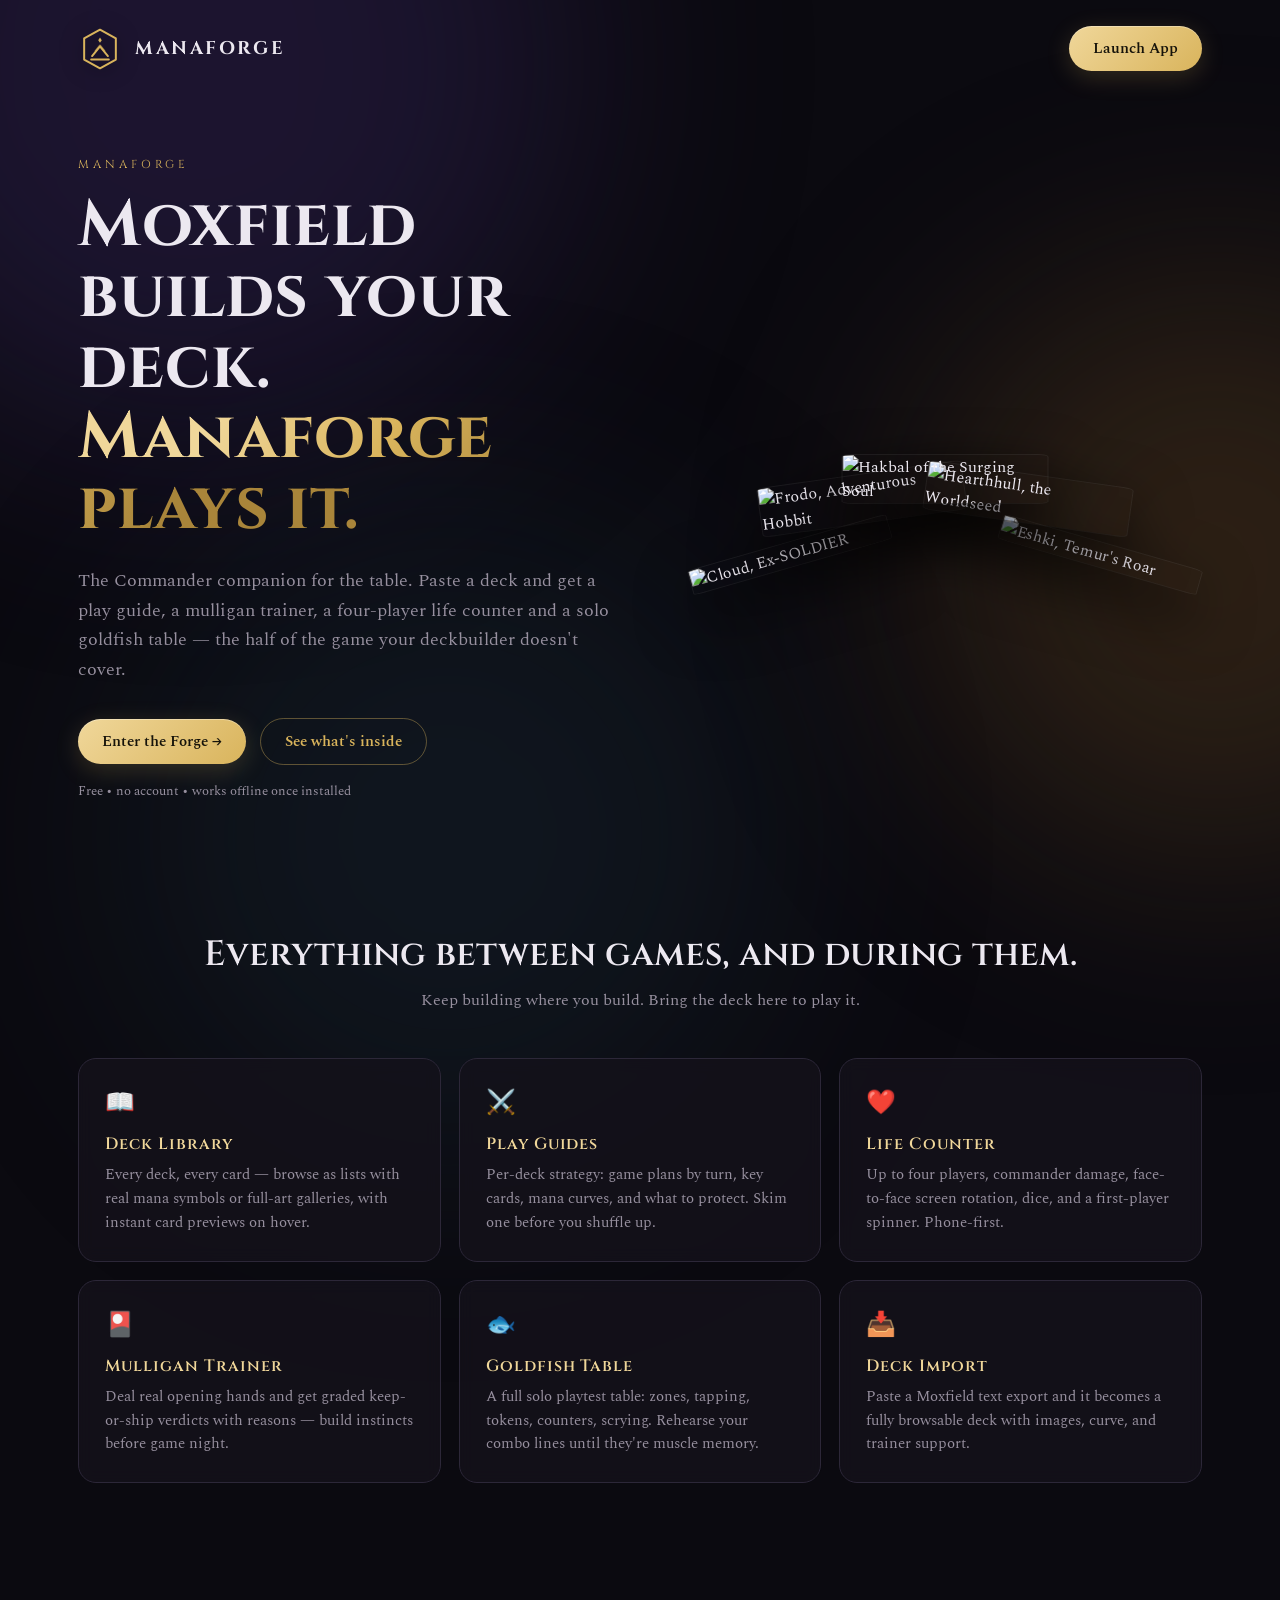
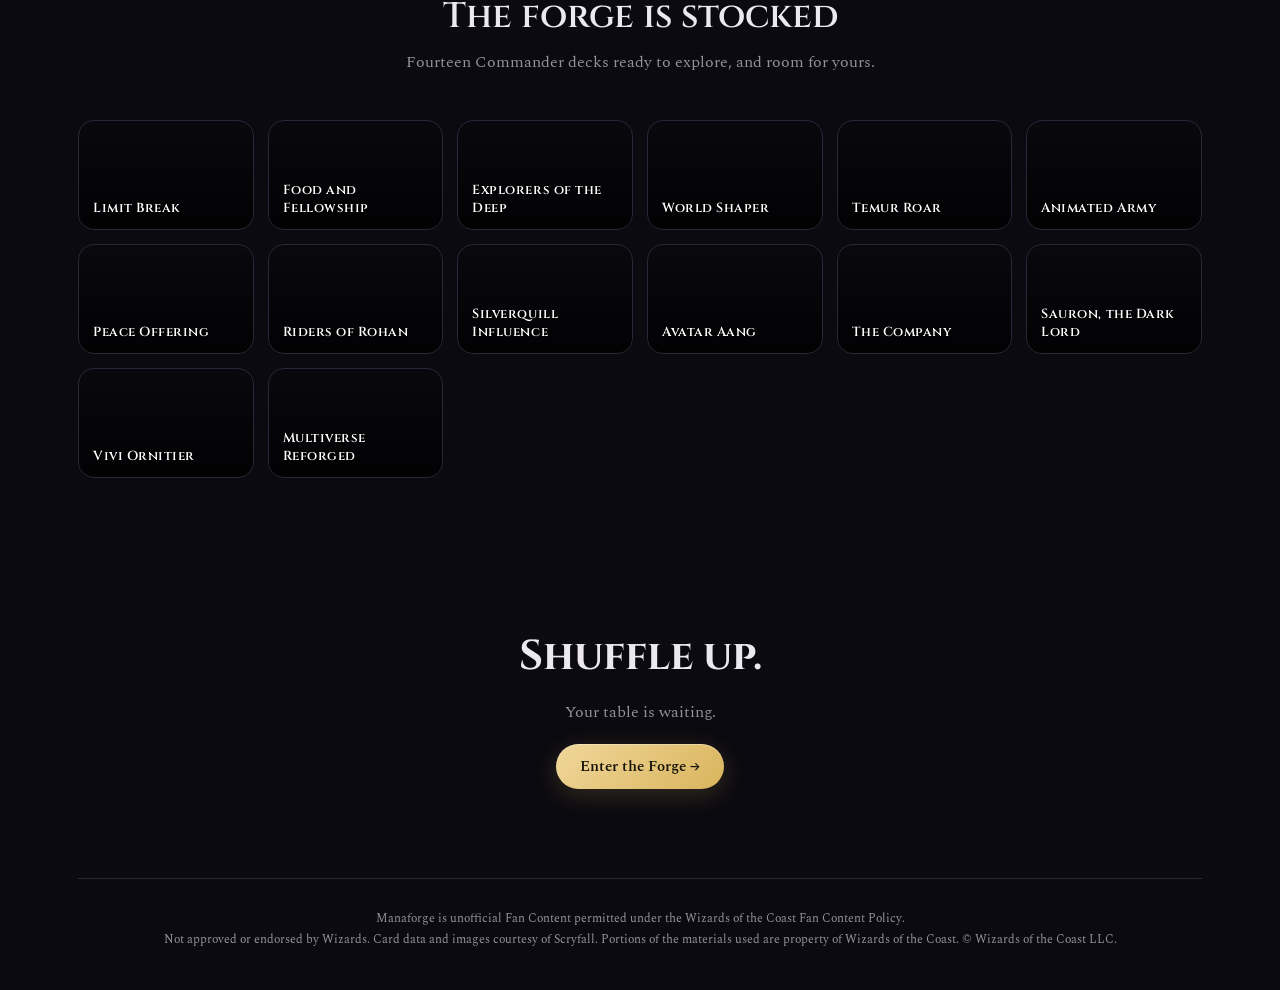
==== index.html @ 96ded492 "Add Multiverse Reforged (Jace, Multiverse Architect), upgraded with 15 binder cards, with play guide" ====
<!DOCTYPE html>
<html lang="en">
<head>
<meta charset="utf-8">
<meta name="viewport" content="width=device-width, initial-scale=1">
<title>Manaforge — a free MTG Commander companion for the table</title>
<meta name="description" content="A free Magic: The Gathering Commander companion for the table — play guides, a mulligan trainer, a life counter and a solo goldfish table. No account.">
<meta name="theme-color" content="#0b0a10">
<meta property="og:type" content="website">
<meta property="og:site_name" content="Manaforge">
<meta property="og:url" content="https://fraseraphael.github.io/mtg-companion/">
<meta property="og:title" content="Manaforge — Moxfield builds your deck. Manaforge plays it.">
<meta property="og:description" content="A free Commander companion for the table: play guides, a mulligan trainer, a multiplayer life counter and a solo goldfish table. Paste a Moxfield export and go. No account.">
<meta property="og:image" content="https://fraseraphael.github.io/mtg-companion/og-manaforge.png">
<meta property="og:image:width" content="1200">
<meta property="og:image:height" content="630">
<meta property="og:image:alt" content="Manaforge's goldfish table and mulligan trainer on a phone">
<meta name="twitter:card" content="summary_large_image">
<meta name="twitter:title" content="Manaforge — Moxfield builds your deck. Manaforge plays it.">
<meta name="twitter:description" content="A free Commander companion for the table: play guides, a mulligan trainer, a life counter and a solo goldfish table. Paste a Moxfield export and go.">
<meta name="twitter:image" content="https://fraseraphael.github.io/mtg-companion/og-manaforge.png">
<link rel="canonical" href="https://fraseraphael.github.io/mtg-companion/">
<link rel="icon" href="icon-192.png">
<link rel="preconnect" href="https://fonts.googleapis.com">
<link rel="preconnect" href="https://fonts.gstatic.com" crossorigin>
<link href="https://fonts.googleapis.com/css2?family=Cinzel:wght@500;600;700&family=Spectral:ital,wght@0,400;0,500;0,600;1,400&display=swap" rel="stylesheet">
<style>
  :root {
    --ink: #0b0a10; --gold: #d9b45c; --gold2: #f0d79a; --text: #ece8f0; --muted: #97909f;
    --panel: #14121bcc; --border: #2c2738;
    --display: 'Cinzel', Georgia, serif; --body: 'Spectral', Georgia, serif;
  }
  * { box-sizing: border-box; margin: 0; padding: 0; }
  html { scroll-behavior: smooth; }
  body {
    background: var(--ink); color: var(--text); font-family: var(--body); overflow-x: hidden;
  }
  .glow { position: fixed; border-radius: 50%; filter: blur(120px); opacity: 0.35; pointer-events: none; z-index: 0; }
  .glow.g1 { width: 60vw; height: 60vw; background: #3d2a6b; top: -25vw; left: -15vw; }
  .glow.g2 { width: 46vw; height: 46vw; background: #6b4a1f; top: 30vh; right: -18vw; }
  .glow.g3 { width: 50vw; height: 50vw; background: #1f3b4a; bottom: -20vw; left: 10vw; opacity: 0.25; }
  .wrap { position: relative; z-index: 1; max-width: 1180px; margin: 0 auto; padding: 0 28px; }
  /* nav */
  nav { display: flex; align-items: center; justify-content: space-between; padding: 26px 0; }
  .nb { display: flex; align-items: center; gap: 13px; text-decoration: none; }
  .nb svg { filter: drop-shadow(0 2px 10px #0009); }
  .nb .t { font-family: var(--display); font-weight: 700; letter-spacing: 0.14em; font-size: 1.15rem; color: var(--text); text-transform: uppercase; }
  .cta {
    font-family: var(--body); font-weight: 600; font-size: 0.95rem; text-decoration: none;
    color: #16130a; background: linear-gradient(135deg, var(--gold2), var(--gold));
    padding: 11px 24px; border-radius: 999px; box-shadow: 0 6px 24px #d9b45c33, inset 0 1px 0 #fff5;
    transition: transform 0.15s, box-shadow 0.15s;
  }
  .cta:hover { transform: translateY(-2px); box-shadow: 0 10px 32px #d9b45c55, inset 0 1px 0 #fff5; }
  .cta.ghost { background: none; color: var(--gold); border: 1px solid #d9b45c66; box-shadow: none; }
  .cta.ghost:hover { border-color: var(--gold); }
  /* hero */
  .hero { display: grid; grid-template-columns: 1.05fr 0.95fr; gap: 40px; align-items: center; padding: 60px 0 90px; min-height: 78vh; }
  .kicker { font-family: var(--display); letter-spacing: 0.34em; text-transform: uppercase; font-size: 0.72rem; color: var(--gold); margin-bottom: 18px; }
  h1 { font-family: var(--display); font-weight: 700; font-size: clamp(2.4rem, 5.2vw, 4.1rem); line-height: 1.08; letter-spacing: 0.01em; }
  h1 .shine { background: linear-gradient(115deg, var(--gold2) 20%, var(--gold) 45%, #a9853a 70%); -webkit-background-clip: text; background-clip: text; color: transparent; }
  .sub { color: var(--muted); font-size: 1.12rem; line-height: 1.65; margin: 22px 0 34px; max-width: 34rem; }
  .heroctas { display: flex; gap: 14px; flex-wrap: wrap; align-items: center; }
  .tiny { color: var(--muted); font-size: 0.8rem; margin-top: 16px; }
  /* card fan */
  .fanwrap { position: relative; height: 480px; }
  .fanwrap .fc {
    position: absolute; left: 50%; top: 50%; width: 205px; border-radius: 4.7%/3.6%;
    box-shadow: 0 24px 60px #000b, 0 0 0 1px #ffffff14;
    transform: translate(-50%, -50%) rotate(var(--r)) translateX(var(--x)) translateY(var(--y));
    transition: transform 0.35s cubic-bezier(.2,.9,.3,1.2);
  }
  .fanwrap .fc:hover { transform: translate(-50%, -50%) rotate(0deg) translateX(var(--x)) translateY(calc(var(--y) - 26px)) scale(1.07); z-index: 9 !important; }
  /* sections */
  section { padding: 40px 0 70px; }
  .sechead { text-align: center; margin-bottom: 46px; }
  .sechead h2 { font-family: var(--display); font-weight: 600; font-size: clamp(1.6rem, 3vw, 2.2rem); }
  .sechead p { color: var(--muted); margin-top: 10px; font-size: 1rem; }
  .features { display: grid; grid-template-columns: repeat(auto-fit, minmax(300px, 1fr)); gap: 18px; }
  .feat {
    background: var(--panel); border: 1px solid var(--border); border-radius: 18px; padding: 26px;
    backdrop-filter: blur(8px); transition: transform 0.18s, border-color 0.18s;
  }
  .feat:hover { transform: translateY(-4px); border-color: #d9b45c55; }
  .feat .fi { font-size: 1.5rem; margin-bottom: 12px; display: block; }
  .feat h3 { font-family: var(--display); font-weight: 600; font-size: 1.02rem; letter-spacing: 0.06em; margin-bottom: 8px; color: var(--gold2); }
  .feat p { color: var(--muted); font-size: 0.93rem; line-height: 1.6; }
  /* deck strip */
  .decks { display: grid; grid-template-columns: repeat(auto-fit, minmax(170px, 1fr)); gap: 14px; }
  .dk {
    position: relative; border-radius: 16px; overflow: hidden; height: 110px; border: 1px solid var(--border);
    background-size: cover; background-position: center 25%; text-decoration: none; display: block;
    transition: transform 0.18s;
  }
  .dk:hover { transform: translateY(-4px) scale(1.02); }
  .dk span {
    position: absolute; inset: 0; display: flex; align-items: flex-end; padding: 12px 14px;
    background: linear-gradient(180deg, #0002, #000c); color: #fff; font-family: var(--display);
    font-size: 0.82rem; font-weight: 600; letter-spacing: 0.04em; text-shadow: 0 1px 5px #000;
  }
  /* final cta */
  .finale { text-align: center; padding: 80px 0 100px; }
  .finale h2 { font-family: var(--display); font-size: clamp(1.8rem, 3.6vw, 2.6rem); font-weight: 700; margin-bottom: 16px; }
  .finale p { color: var(--muted); margin-bottom: 30px; }
  footer { border-top: 1px solid var(--border); padding: 30px 0 40px; color: var(--muted); font-size: 0.76rem; text-align: center; line-height: 1.7; }
  .reveal { opacity: 0; transform: translateY(26px); transition: opacity 0.6s ease, transform 0.6s ease; }
  .reveal.in { opacity: 1; transform: none; }
  @media (max-width: 900px) {
    .hero { grid-template-columns: 1fr; padding: 24px 0 60px; min-height: 0; text-align: center; }
    .sub { margin-left: auto; margin-right: auto; }
    .heroctas { justify-content: center; }
    .fanwrap { height: 360px; margin-top: 10px; }
    .fanwrap .fc { width: 150px; }
  }
</style>
</head>
<body>
<div class="glow g1"></div><div class="glow g2"></div><div class="glow g3"></div>
<div class="wrap">
  <nav>
    <a class="nb" href="index.html">
      <svg viewBox="0 0 100 100" width="44" height="44" fill="none" stroke="#d9b45c" stroke-width="4.5" stroke-linecap="round" stroke-linejoin="round">
        <path d="M50 6 L86 26 L86 74 L50 94 L14 74 L14 26 Z"/>
        <path d="M32 66 L50 44 L68 66"/>
        <path d="M40 54 L50 42 L60 54" opacity="0.55"/>
        <path d="M50 24 L54 30 L50 36 L46 30 Z" fill="#d9b45c" stroke="none"/>
        <path d="M30 74 L70 74"/>
      </svg>
      <span class="t">Manaforge</span>
    </a>
    <a class="cta" href="app.html">Launch App</a>
  </nav>

  <div class="hero">
    <div>
      <div class="kicker">Manaforge</div>
      <h1>Moxfield builds your deck.<br><span class="shine">Manaforge plays&nbsp;it.</span></h1>
      <p class="sub">The Commander companion for the table. Paste a deck and get a play guide, a mulligan trainer,
        a four-player life counter and a solo goldfish table — the half of the game your deckbuilder doesn't cover.</p>
      <div class="heroctas">
        <a class="cta" href="app.html">Enter the Forge &rarr;</a>
        <a class="cta ghost" href="#features">See what's inside</a>
      </div>
      <div class="tiny">Free &bull; no account &bull; works offline once installed</div>
    </div>
    <div class="fanwrap" id="fan"><img class="fc" src="https://cards.scryfall.io/normal/front/0/7/07b4e4f8-6a31-4533-be51-668ce3ddc84f.jpg?1783906375" alt="Cloud, Ex-SOLDIER" style="--r:-16deg;--x:-170px;--y:30px;z-index:1">
<img class="fc" src="https://cards.scryfall.io/normal/front/3/2/328df403-7428-4b17-bdd1-9759fc0f32d8.jpg?1783916041" alt="Frodo, Adventurous Hobbit" style="--r:-8deg;--x:-85px;--y:8px;z-index:2">
<img class="fc" src="https://cards.scryfall.io/normal/front/e/7/e738e675-4fd1-4bc3-97f5-71d0e2fc3f2e.jpg?1783913937" alt="Hakbal of the Surging Soul" style="--r:0deg;--x:0px;--y:0px;z-index:3">
<img class="fc" src="https://cards.scryfall.io/normal/front/6/b/6b913e79-a9f6-44d4-bb37-c4f6f66b8151.jpg?1783906067" alt="Hearthhull, the Worldseed" style="--r:8deg;--x:85px;--y:8px;z-index:2">
<img class="fc" src="https://cards.scryfall.io/normal/front/f/f/ff9aa863-8773-452d-946c-ae334c632e11.jpg?1790528795" alt="Eshki, Temur's Roar" style="--r:16deg;--x:170px;--y:30px;z-index:1">
</div>
  </div>

  <section id="features">
    <div class="sechead reveal">
      <h2>Everything between games, and during them.</h2>
      <p>Keep building where you build. Bring the deck here to play it.</p>
    </div>
    <div class="features">
      <div class="feat reveal"><span class="fi">&#128214;</span><h3>Deck Library</h3><p>Every deck, every card — browse as lists with real mana symbols or full-art galleries, with instant card previews on hover.</p></div>
      <div class="feat reveal"><span class="fi">&#9876;&#65039;</span><h3>Play Guides</h3><p>Per-deck strategy: game plans by turn, key cards, mana curves, and what to protect. Skim one before you shuffle up.</p></div>
      <div class="feat reveal"><span class="fi">&#10084;&#65039;</span><h3>Life Counter</h3><p>Up to four players, commander damage, face-to-face screen rotation, dice, and a first-player spinner. Phone-first.</p></div>
      <div class="feat reveal"><span class="fi">&#127924;</span><h3>Mulligan Trainer</h3><p>Deal real opening hands and get graded keep-or-ship verdicts with reasons — build instincts before game night.</p></div>
      <div class="feat reveal"><span class="fi">&#128031;</span><h3>Goldfish Table</h3><p>A full solo playtest table: zones, tapping, tokens, counters, scrying. Rehearse your combo lines until they're muscle memory.</p></div>
      <div class="feat reveal"><span class="fi">&#128229;</span><h3>Deck Import</h3><p>Paste a Moxfield text export and it becomes a fully browsable deck with images, curve, and trainer support.</p></div>
    </div>
  </section>

  <section>
    <div class="sechead reveal">
      <h2>The forge is stocked</h2>
      <p>Fourteen Commander decks ready to explore, and room for yours.</p>
    </div>
    <div class="decks reveal"><a class="dk" href="app.html#/deck/limit-break" style="background-image:url('https://cards.scryfall.io/art_crop/front/0/7/07b4e4f8-6a31-4533-be51-668ce3ddc84f.jpg?1783906375')"><span>Limit Break</span></a>
<a class="dk" href="app.html#/deck/food-and-fellowship" style="background-image:url('https://cards.scryfall.io/art_crop/front/3/2/328df403-7428-4b17-bdd1-9759fc0f32d8.jpg?1783916041')"><span>Food and Fellowship</span></a>
<a class="dk" href="app.html#/deck/explorers-of-the-deep" style="background-image:url('https://cards.scryfall.io/art_crop/front/e/7/e738e675-4fd1-4bc3-97f5-71d0e2fc3f2e.jpg?1783913937')"><span>Explorers of the Deep</span></a>
<a class="dk" href="app.html#/deck/world-shaper" style="background-image:url('https://cards.scryfall.io/art_crop/front/6/b/6b913e79-a9f6-44d4-bb37-c4f6f66b8151.jpg?1783906067')"><span>World Shaper</span></a>
<a class="dk" href="app.html#/deck/temur-roar" style="background-image:url('https://cards.scryfall.io/art_crop/front/f/f/ff9aa863-8773-452d-946c-ae334c632e11.jpg?1790528795')"><span>Temur Roar</span></a>
<a class="dk" href="app.html#/deck/animated-army" style="background-image:url('https://cards.scryfall.io/art_crop/front/3/1/31e4b7a1-b377-49d2-a92e-4bcb0db35f16.jpg?1783910738')"><span>Animated Army</span></a>
<a class="dk" href="app.html#/deck/peace-offering" style="background-image:url('https://cards.scryfall.io/art_crop/front/4/2/42bbedc1-6b83-46b4-8b3b-a4e05ce77d87.jpg?1783910739')"><span>Peace Offering</span></a>
<a class="dk" href="app.html#/deck/riders-of-rohan" style="background-image:url('https://cards.scryfall.io/art_crop/front/d/d/dd4a00ff-2206-4e12-a0ab-61ed82c9e6c5.jpg?1783916039')"><span>Riders of Rohan</span></a>
<a class="dk" href="app.html#/deck/silverquill-influence" style="background-image:url('https://cards.scryfall.io/art_crop/front/7/6/76b6c35a-bb92-4ad3-8f85-88b9bafc6266.jpg?1783903867')"><span>Silverquill Influence</span></a>
<a class="dk" href="app.html#/deck/avatar-aang" style="background-image:url('https://cards.scryfall.io/art_crop/front/2/5/257928ba-27ae-4a11-ae41-76dfcd626ed4.jpg?1783904902')"><span>Avatar Aang</span></a>
<a class="dk" href="app.html#/deck/the-company" style="background-image:url('https://cards.scryfall.io/art_crop/front/c/7/c7e18609-d1ed-4829-be11-f2ce2cfcbc49.jpg?1784377040')"><span>The Company</span></a>
<a class="dk" href="app.html#/deck/sauron-dark-lord" style="background-image:url('https://cards.scryfall.io/art_crop/front/0/3/034e0929-b2c7-4b5f-94f2-8eaf4fb1a2a1.jpg?1783916249')"><span>Sauron, the Dark Lord</span></a>
<a class="dk" href="app.html#/deck/vivi-ornitier" style="background-image:url('https://cards.scryfall.io/art_crop/front/e/c/ecc1027a-8c07-44a0-bdde-fa2844cff694.jpg?1783906561')"><span>Vivi Ornitier</span></a>
<a class="dk" href="app.html#/deck/multiverse-reforged" style="background-image:url('https://cards.scryfall.io/art_crop/front/5/5/55cd03d9-2535-4cf3-a8b2-1418e1190f4a.jpg?1789644316')"><span>Multiverse Reforged</span></a>
</div>
  </section>

  <div class="finale reveal">
    <h2>Shuffle up.</h2>
    <p>Your table is waiting.</p>
    <a class="cta" href="app.html">Enter the Forge &rarr;</a>
  </div>

  <footer>
    Manaforge is unofficial Fan Content permitted under the Wizards of the Coast Fan Content Policy.<br>
    Not approved or endorsed by Wizards. Card data and images courtesy of Scryfall. Portions of the materials used are property of Wizards of the Coast. &copy; Wizards of the Coast LLC.
  </footer>
</div>
<script>
  const obs = new IntersectionObserver(es => es.forEach(e => { if (e.isIntersecting) { e.target.classList.add('in'); obs.unobserve(e.target); } }), { threshold: 0.12 });
  document.querySelectorAll('.reveal').forEach(el => obs.observe(el));
</script>
</body>
</html>
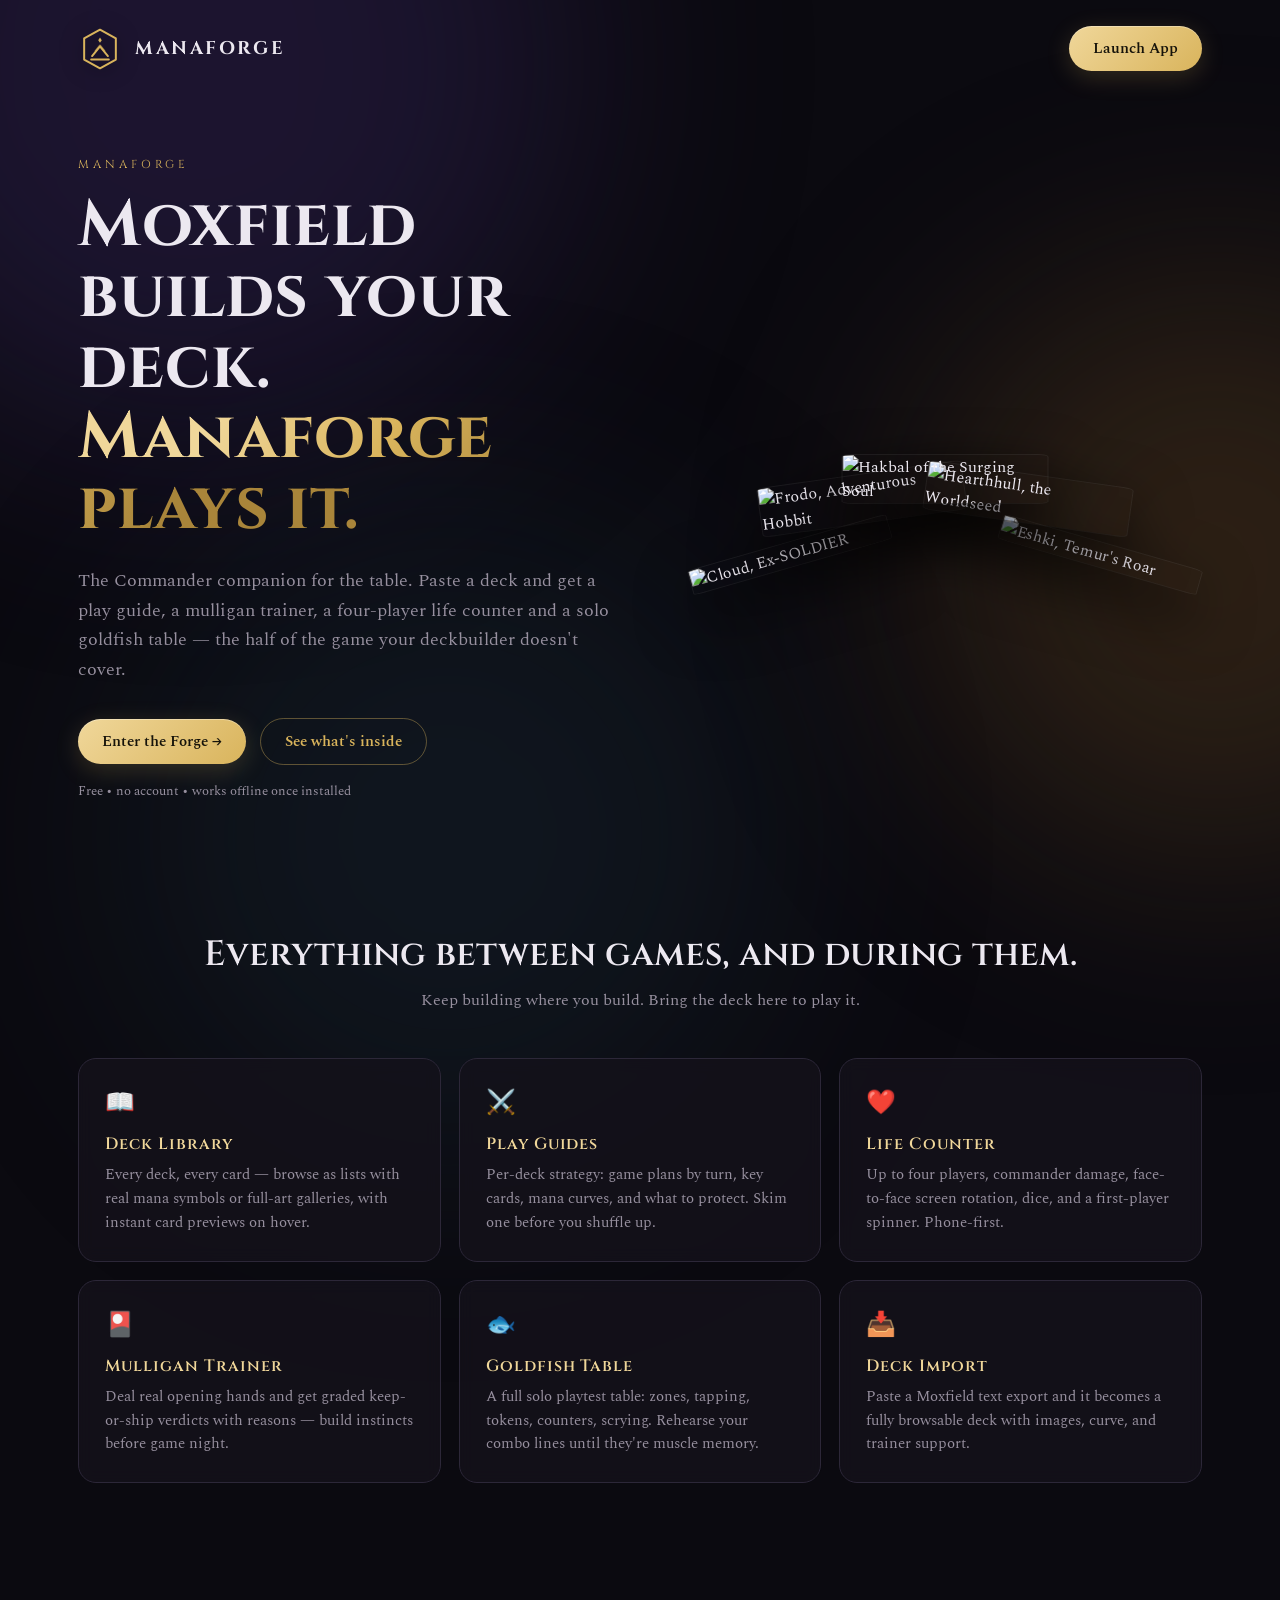
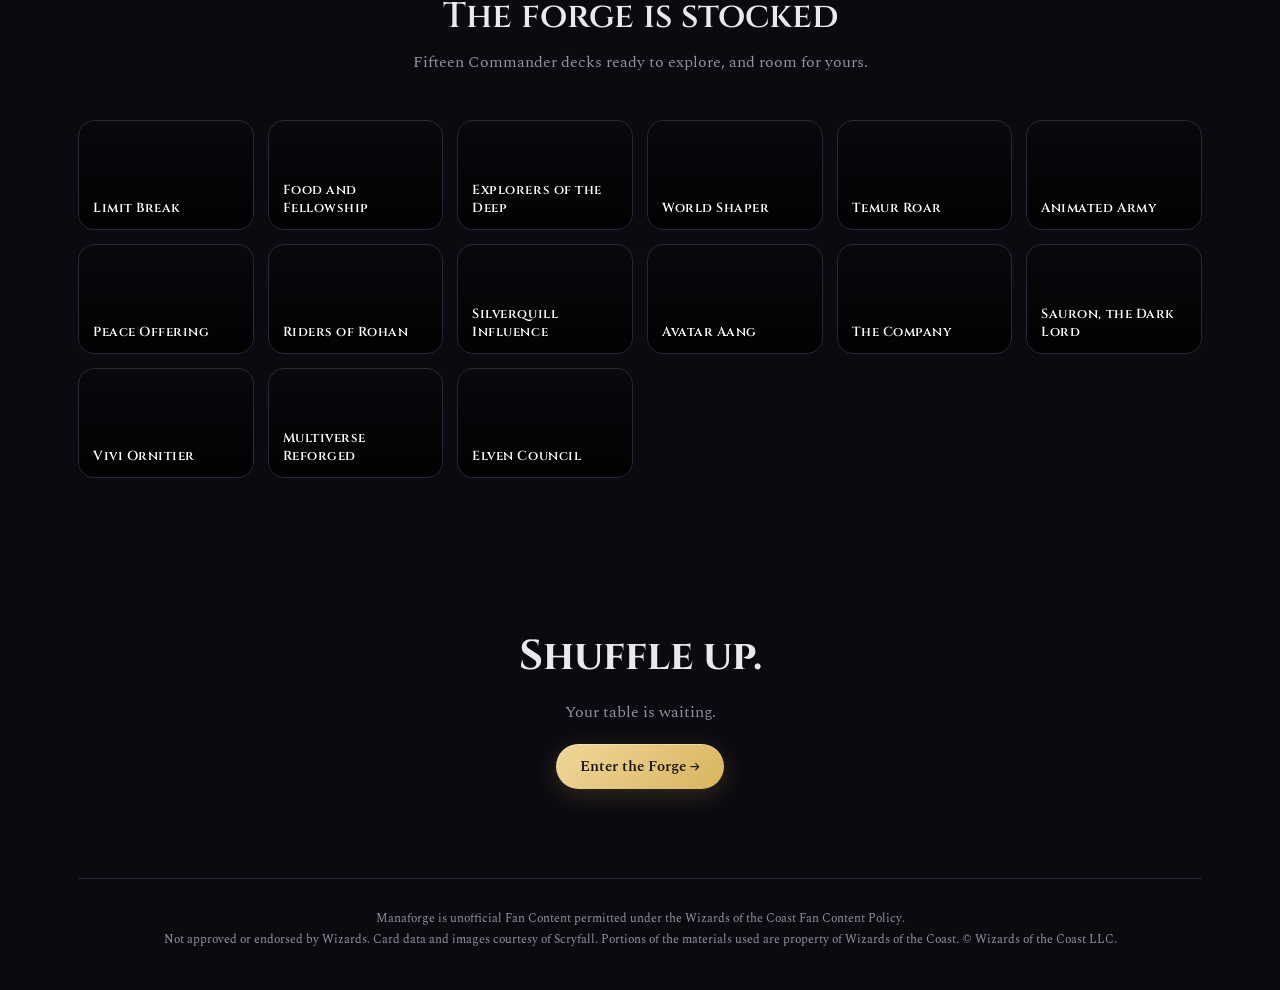
==== commit 2114b819: "Add Elven Council (Galadriel, Elven-Queen), upgraded with 9 binder cards, with play guide Co-Authore" ====
--- a/index.html
+++ b/index.html
@@ -169,7 +169,7 @@
   <section>
     <div class="sechead reveal">
       <h2>The forge is stocked</h2>
-      <p>Fourteen Commander decks ready to explore, and room for yours.</p>
+      <p>Fifteen Commander decks ready to explore, and room for yours.</p>
     </div>
     <div class="decks reveal"><a class="dk" href="app.html#/deck/limit-break" style="background-image:url('https://cards.scryfall.io/art_crop/front/0/7/07b4e4f8-6a31-4533-be51-668ce3ddc84f.jpg?1783906375')"><span>Limit Break</span></a>
 <a class="dk" href="app.html#/deck/food-and-fellowship" style="background-image:url('https://cards.scryfall.io/art_crop/front/3/2/328df403-7428-4b17-bdd1-9759fc0f32d8.jpg?1783916041')"><span>Food and Fellowship</span></a>
@@ -185,6 +185,7 @@
 <a class="dk" href="app.html#/deck/sauron-dark-lord" style="background-image:url('https://cards.scryfall.io/art_crop/front/0/3/034e0929-b2c7-4b5f-94f2-8eaf4fb1a2a1.jpg?1783916249')"><span>Sauron, the Dark Lord</span></a>
 <a class="dk" href="app.html#/deck/vivi-ornitier" style="background-image:url('https://cards.scryfall.io/art_crop/front/e/c/ecc1027a-8c07-44a0-bdde-fa2844cff694.jpg?1783906561')"><span>Vivi Ornitier</span></a>
 <a class="dk" href="app.html#/deck/multiverse-reforged" style="background-image:url('https://cards.scryfall.io/art_crop/front/5/5/55cd03d9-2535-4cf3-a8b2-1418e1190f4a.jpg?1789644316')"><span>Multiverse Reforged</span></a>
+<a class="dk" href="app.html#/deck/elven-council" style="background-image:url('https://cards.scryfall.io/art_crop/front/8/f/8fa46d54-563d-4b5c-9c69-5ab37dd529b3.jpg?1783916039')"><span>Elven Council</span></a>
 </div>
   </section>
 
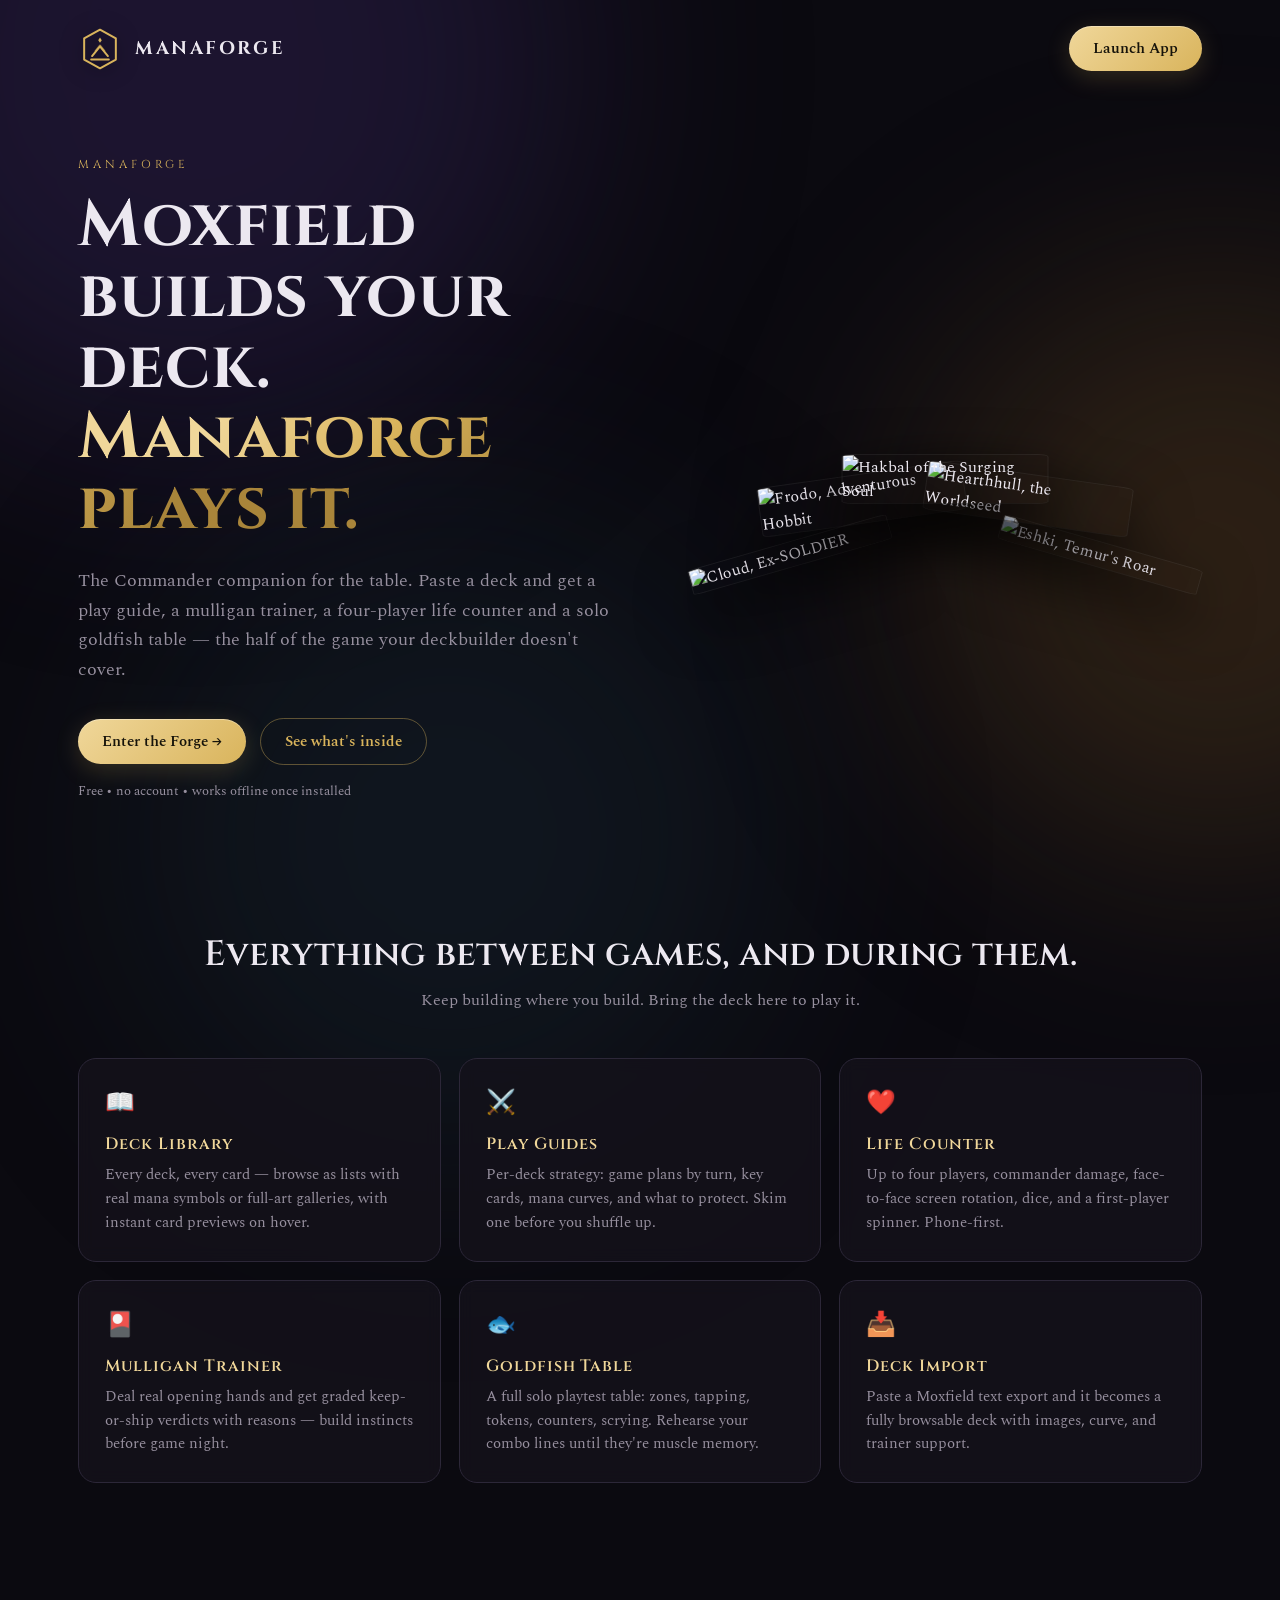
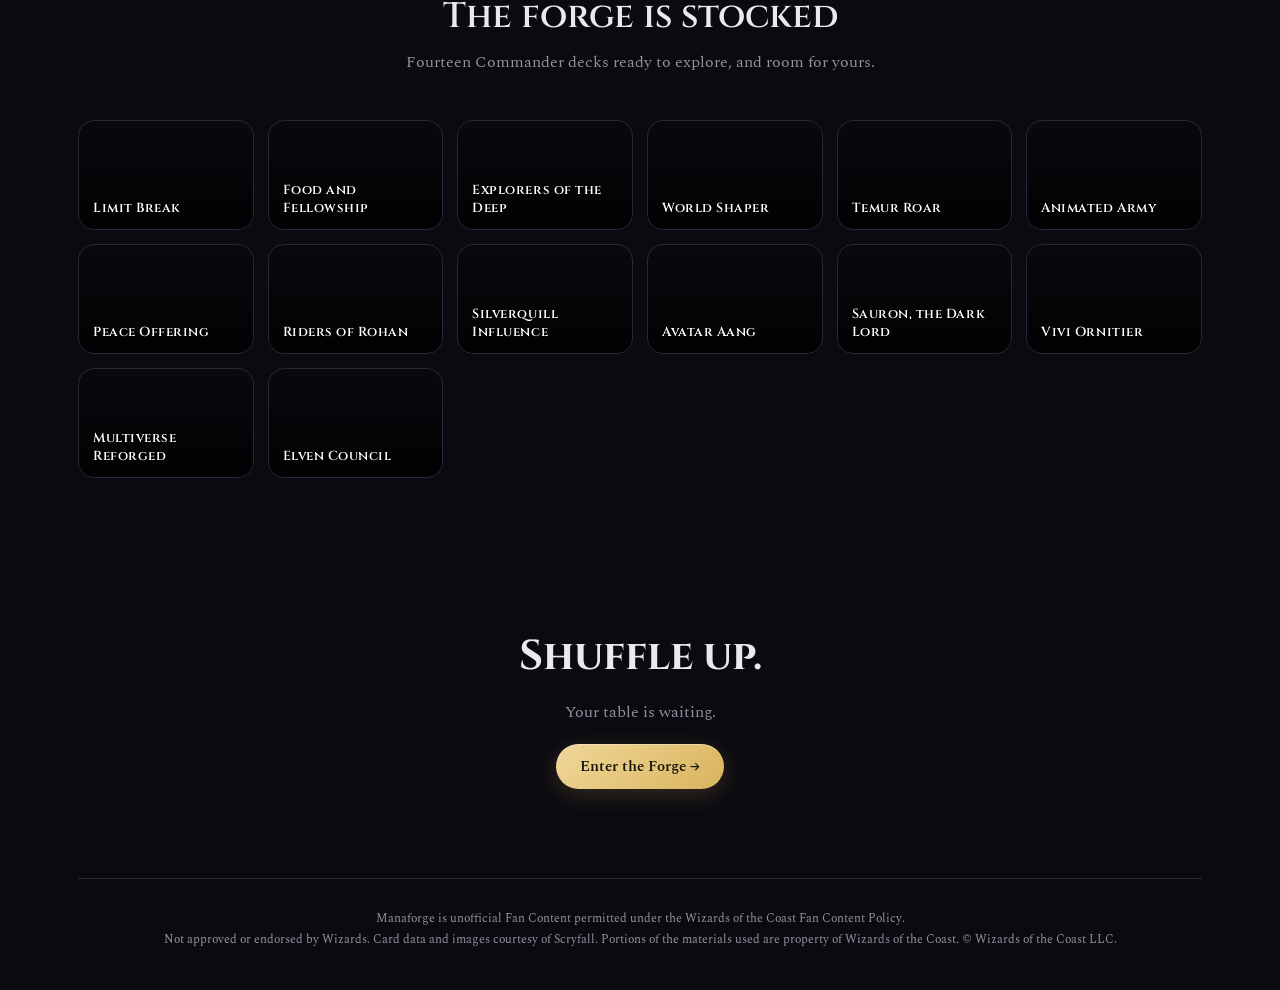
==== commit 73384652: "Remove The Company (torn down) Co-Authored-By: Claude Fable 5.1 <noreply@anthropic.com>" ====
--- a/index.html
+++ b/index.html
@@ -169,7 +169,7 @@
   <section>
     <div class="sechead reveal">
       <h2>The forge is stocked</h2>
-      <p>Fifteen Commander decks ready to explore, and room for yours.</p>
+      <p>Fourteen Commander decks ready to explore, and room for yours.</p>
     </div>
     <div class="decks reveal"><a class="dk" href="app.html#/deck/limit-break" style="background-image:url('https://cards.scryfall.io/art_crop/front/0/7/07b4e4f8-6a31-4533-be51-668ce3ddc84f.jpg?1783906375')"><span>Limit Break</span></a>
 <a class="dk" href="app.html#/deck/food-and-fellowship" style="background-image:url('https://cards.scryfall.io/art_crop/front/3/2/328df403-7428-4b17-bdd1-9759fc0f32d8.jpg?1783916041')"><span>Food and Fellowship</span></a>
@@ -181,7 +181,6 @@
 <a class="dk" href="app.html#/deck/riders-of-rohan" style="background-image:url('https://cards.scryfall.io/art_crop/front/d/d/dd4a00ff-2206-4e12-a0ab-61ed82c9e6c5.jpg?1783916039')"><span>Riders of Rohan</span></a>
 <a class="dk" href="app.html#/deck/silverquill-influence" style="background-image:url('https://cards.scryfall.io/art_crop/front/7/6/76b6c35a-bb92-4ad3-8f85-88b9bafc6266.jpg?1783903867')"><span>Silverquill Influence</span></a>
 <a class="dk" href="app.html#/deck/avatar-aang" style="background-image:url('https://cards.scryfall.io/art_crop/front/2/5/257928ba-27ae-4a11-ae41-76dfcd626ed4.jpg?1783904902')"><span>Avatar Aang</span></a>
-<a class="dk" href="app.html#/deck/the-company" style="background-image:url('https://cards.scryfall.io/art_crop/front/c/7/c7e18609-d1ed-4829-be11-f2ce2cfcbc49.jpg?1784377040')"><span>The Company</span></a>
 <a class="dk" href="app.html#/deck/sauron-dark-lord" style="background-image:url('https://cards.scryfall.io/art_crop/front/0/3/034e0929-b2c7-4b5f-94f2-8eaf4fb1a2a1.jpg?1783916249')"><span>Sauron, the Dark Lord</span></a>
 <a class="dk" href="app.html#/deck/vivi-ornitier" style="background-image:url('https://cards.scryfall.io/art_crop/front/e/c/ecc1027a-8c07-44a0-bdde-fa2844cff694.jpg?1783906561')"><span>Vivi Ornitier</span></a>
 <a class="dk" href="app.html#/deck/multiverse-reforged" style="background-image:url('https://cards.scryfall.io/art_crop/front/5/5/55cd03d9-2535-4cf3-a8b2-1418e1190f4a.jpg?1789644316')"><span>Multiverse Reforged</span></a>
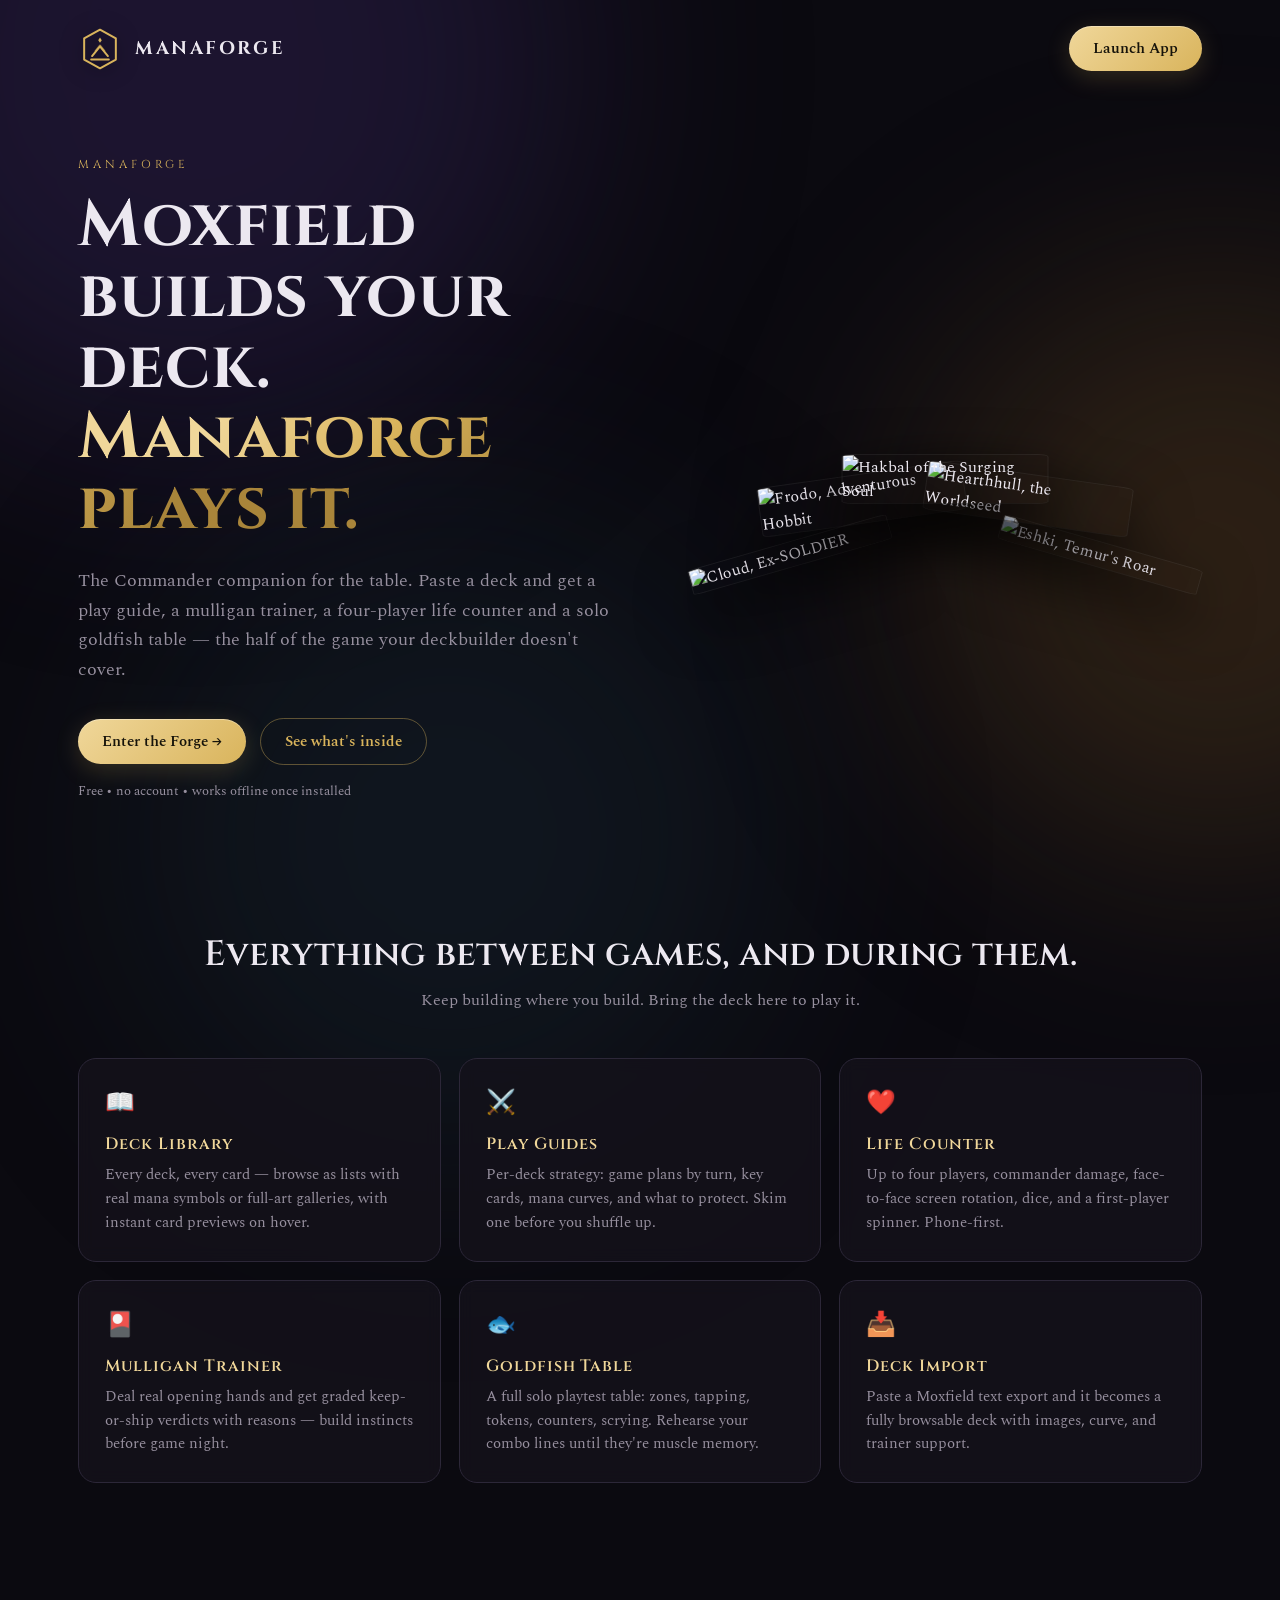
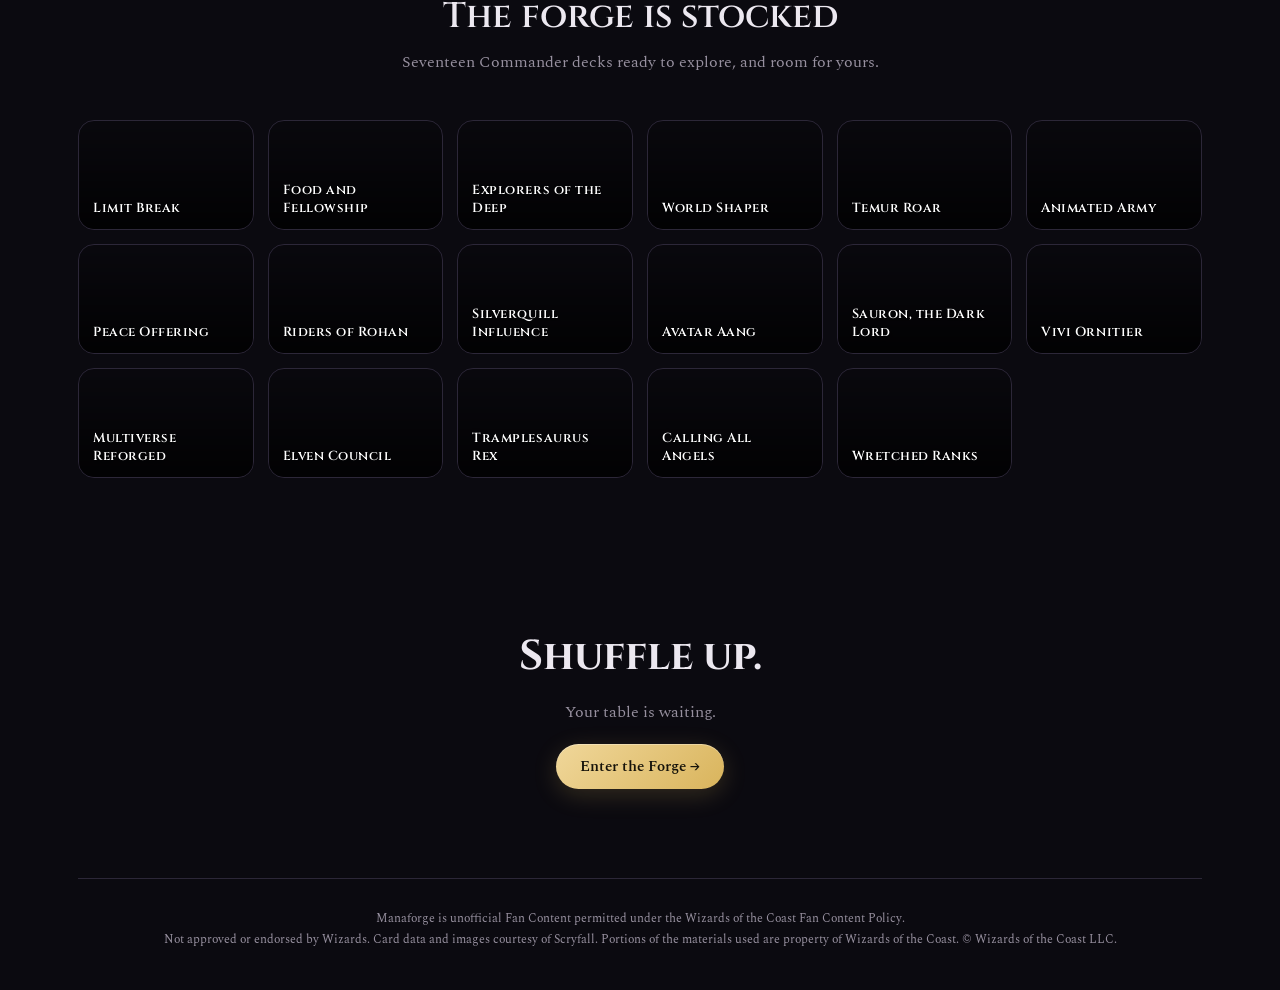
==== commit 664d5194: "Add the three Starter Commander decks: Tramplesaurus Rex, Calling All Angels, Wretched Ranks Co-Auth" ====
--- a/index.html
+++ b/index.html
@@ -169,7 +169,7 @@
   <section>
     <div class="sechead reveal">
       <h2>The forge is stocked</h2>
-      <p>Fourteen Commander decks ready to explore, and room for yours.</p>
+      <p>Seventeen Commander decks ready to explore, and room for yours.</p>
     </div>
     <div class="decks reveal"><a class="dk" href="app.html#/deck/limit-break" style="background-image:url('https://cards.scryfall.io/art_crop/front/0/7/07b4e4f8-6a31-4533-be51-668ce3ddc84f.jpg?1783906375')"><span>Limit Break</span></a>
 <a class="dk" href="app.html#/deck/food-and-fellowship" style="background-image:url('https://cards.scryfall.io/art_crop/front/3/2/328df403-7428-4b17-bdd1-9759fc0f32d8.jpg?1783916041')"><span>Food and Fellowship</span></a>
@@ -185,6 +185,9 @@
 <a class="dk" href="app.html#/deck/vivi-ornitier" style="background-image:url('https://cards.scryfall.io/art_crop/front/e/c/ecc1027a-8c07-44a0-bdde-fa2844cff694.jpg?1783906561')"><span>Vivi Ornitier</span></a>
 <a class="dk" href="app.html#/deck/multiverse-reforged" style="background-image:url('https://cards.scryfall.io/art_crop/front/5/5/55cd03d9-2535-4cf3-a8b2-1418e1190f4a.jpg?1789644316')"><span>Multiverse Reforged</span></a>
 <a class="dk" href="app.html#/deck/elven-council" style="background-image:url('https://cards.scryfall.io/art_crop/front/8/f/8fa46d54-563d-4b5c-9c69-5ab37dd529b3.jpg?1783916039')"><span>Elven Council</span></a>
+<a class="dk" href="app.html#/deck/tramplesaurus-rex" style="background-image:url('https://cards.scryfall.io/art_crop/front/6/a/6a9c39e4-a8cf-42dd-8d0e-45634b335546.jpg?1783909058')"><span>Tramplesaurus Rex</span></a>
+<a class="dk" href="app.html#/deck/calling-all-angels" style="background-image:url('https://cards.scryfall.io/art_crop/front/8/a/8ae6fc26-cfad-4da8-98d9-49c27c24d293.jpg?1783909085')"><span>Calling All Angels</span></a>
+<a class="dk" href="app.html#/deck/wretched-ranks" style="background-image:url('https://cards.scryfall.io/art_crop/front/4/4/44d7906e-8a89-4644-acb5-46fbe97ab39f.jpg?1783915675')"><span>Wretched Ranks</span></a>
 </div>
   </section>
 
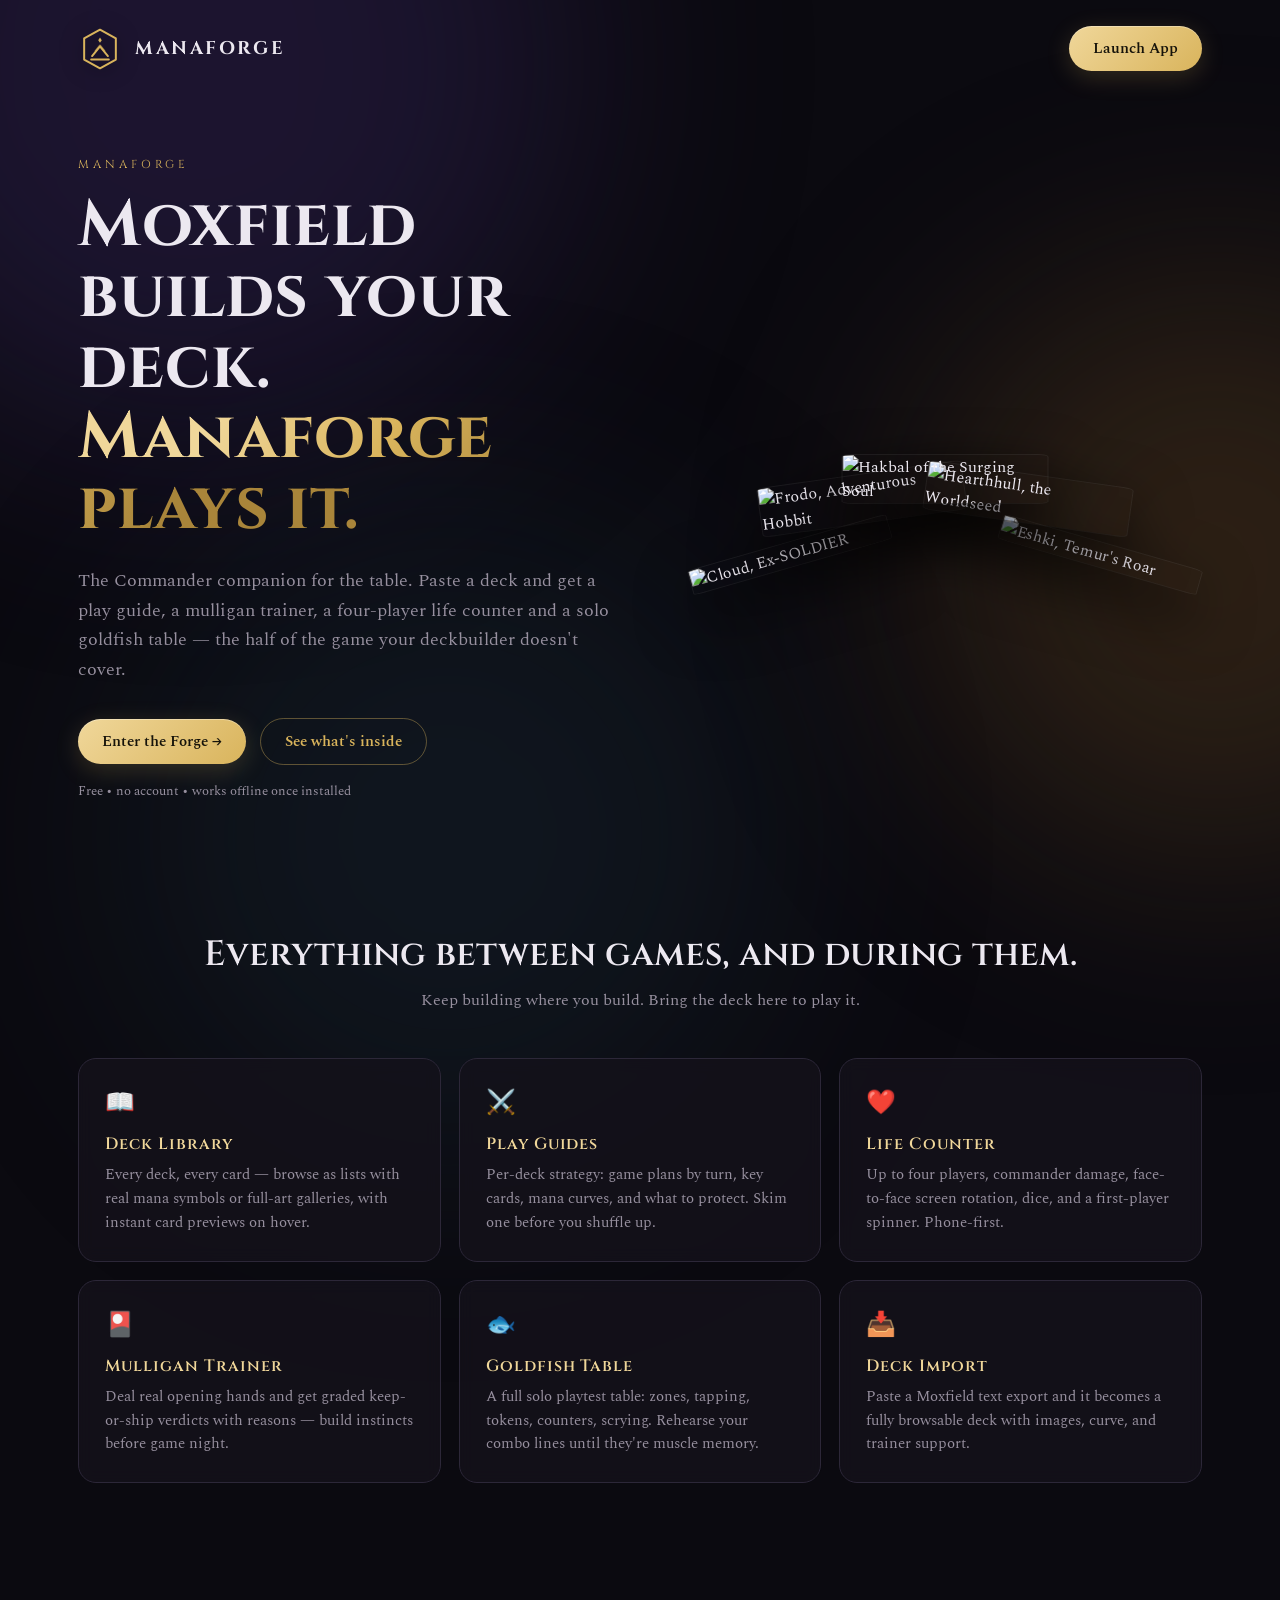
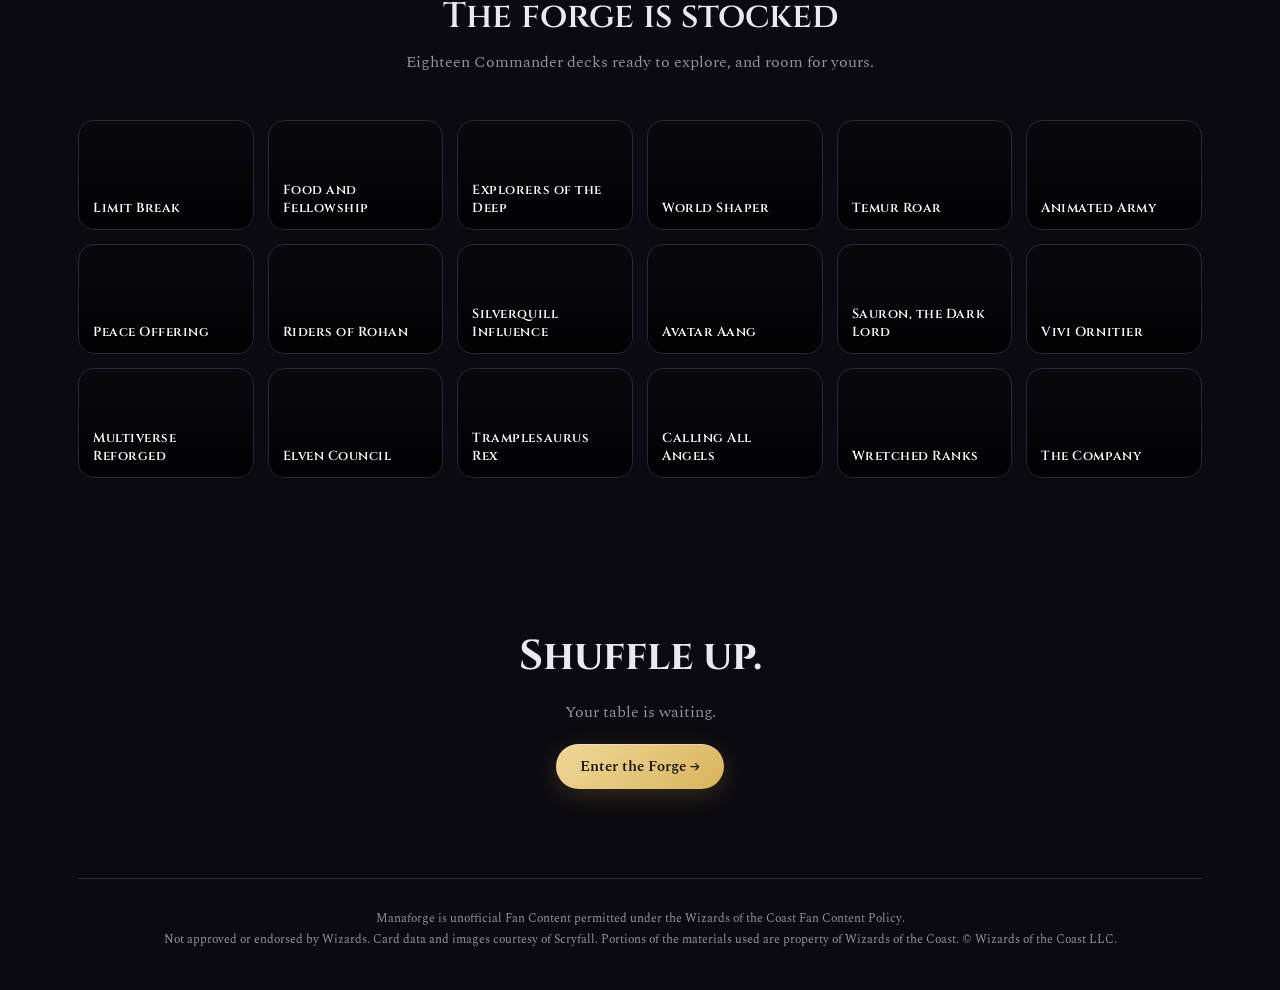
==== commit 6aacae65: "The Company rebuilt around Thorin, King of Durin's Folk; Goldfish token stacks + create-many sheet -" ====
--- a/index.html
+++ b/index.html
@@ -169,7 +169,7 @@
   <section>
     <div class="sechead reveal">
       <h2>The forge is stocked</h2>
-      <p>Seventeen Commander decks ready to explore, and room for yours.</p>
+      <p>Eighteen Commander decks ready to explore, and room for yours.</p>
     </div>
     <div class="decks reveal"><a class="dk" href="app.html#/deck/limit-break" style="background-image:url('https://cards.scryfall.io/art_crop/front/0/7/07b4e4f8-6a31-4533-be51-668ce3ddc84f.jpg?1783906375')"><span>Limit Break</span></a>
 <a class="dk" href="app.html#/deck/food-and-fellowship" style="background-image:url('https://cards.scryfall.io/art_crop/front/3/2/328df403-7428-4b17-bdd1-9759fc0f32d8.jpg?1783916041')"><span>Food and Fellowship</span></a>
@@ -188,6 +188,7 @@
 <a class="dk" href="app.html#/deck/tramplesaurus-rex" style="background-image:url('https://cards.scryfall.io/art_crop/front/6/a/6a9c39e4-a8cf-42dd-8d0e-45634b335546.jpg?1783909058')"><span>Tramplesaurus Rex</span></a>
 <a class="dk" href="app.html#/deck/calling-all-angels" style="background-image:url('https://cards.scryfall.io/art_crop/front/8/a/8ae6fc26-cfad-4da8-98d9-49c27c24d293.jpg?1783909085')"><span>Calling All Angels</span></a>
 <a class="dk" href="app.html#/deck/wretched-ranks" style="background-image:url('https://cards.scryfall.io/art_crop/front/4/4/44d7906e-8a89-4644-acb5-46fbe97ab39f.jpg?1783915675')"><span>Wretched Ranks</span></a>
+<a class="dk" href="app.html#/deck/the-company" style="background-image:url('https://cards.scryfall.io/art_crop/front/7/7/773813a8-723f-4c26-9e0a-a01b2faada98.jpg?1784377196')"><span>The Company</span></a>
 </div>
   </section>
 
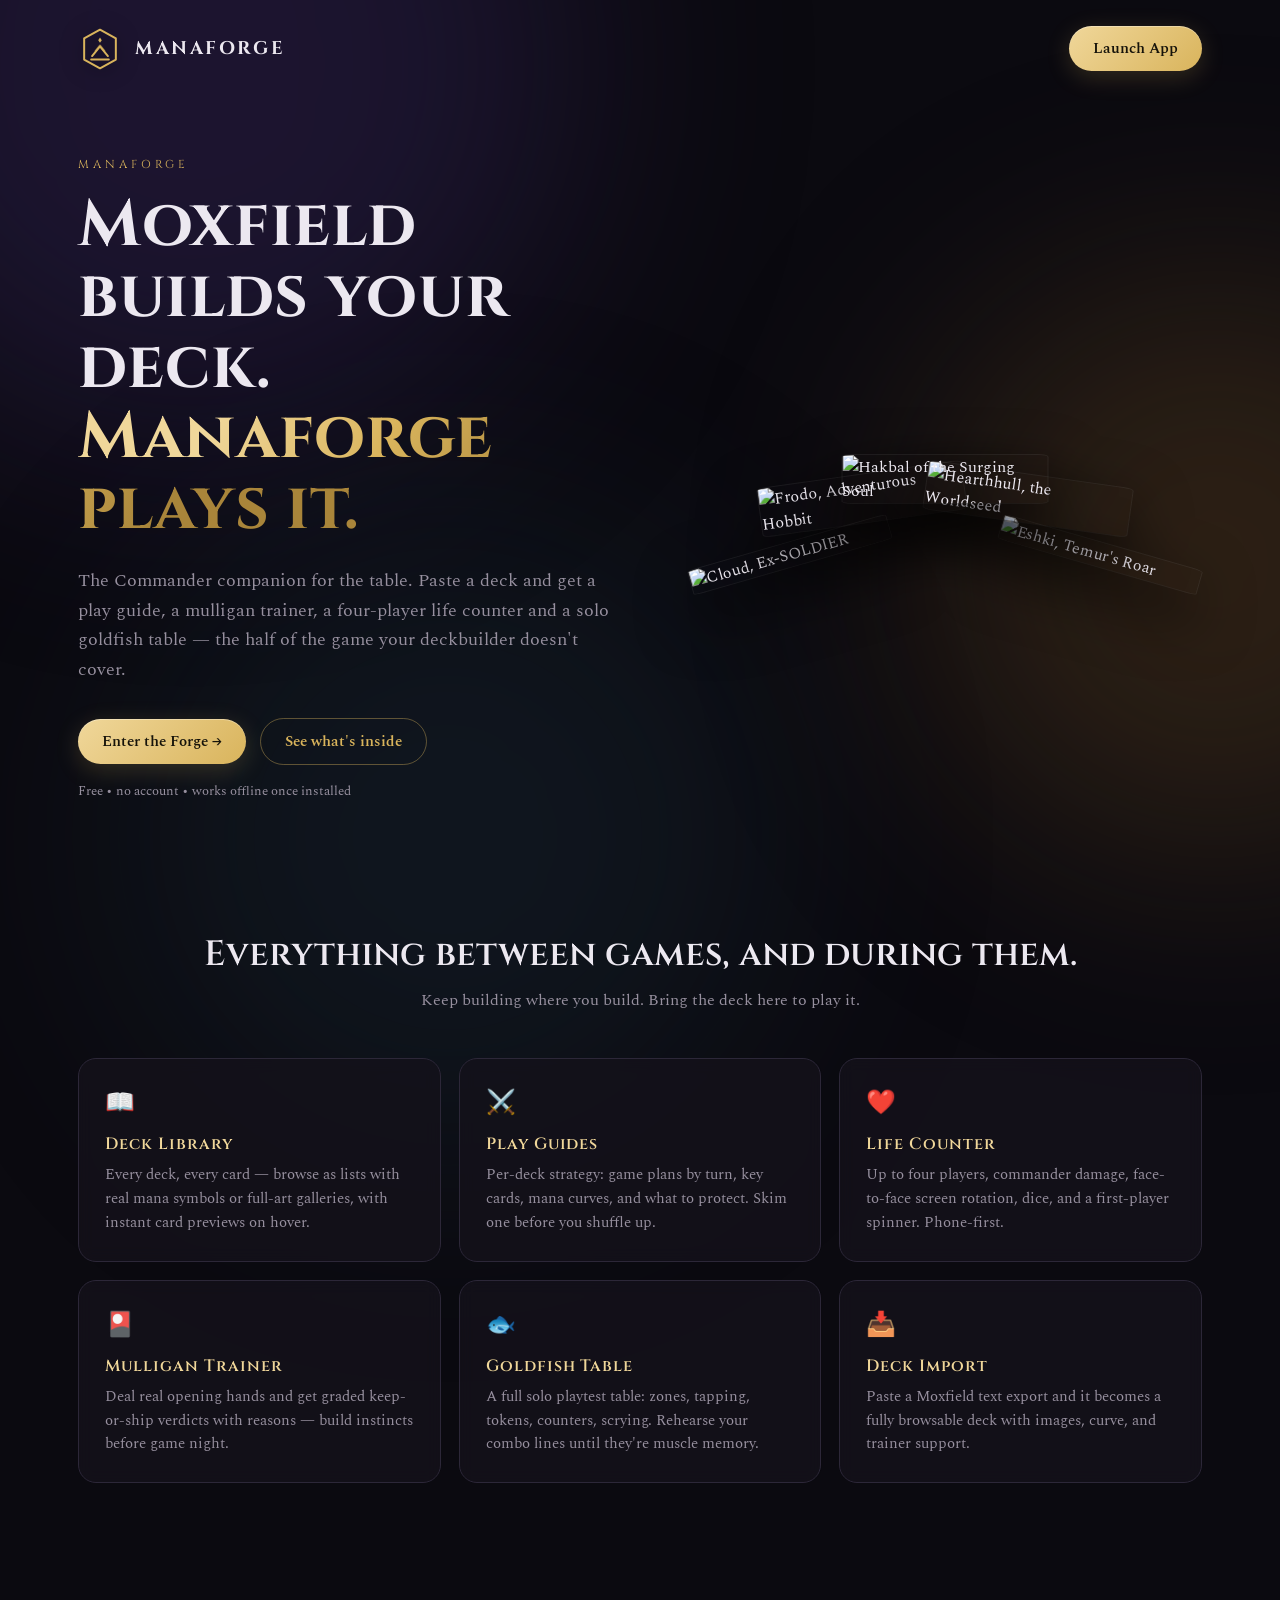
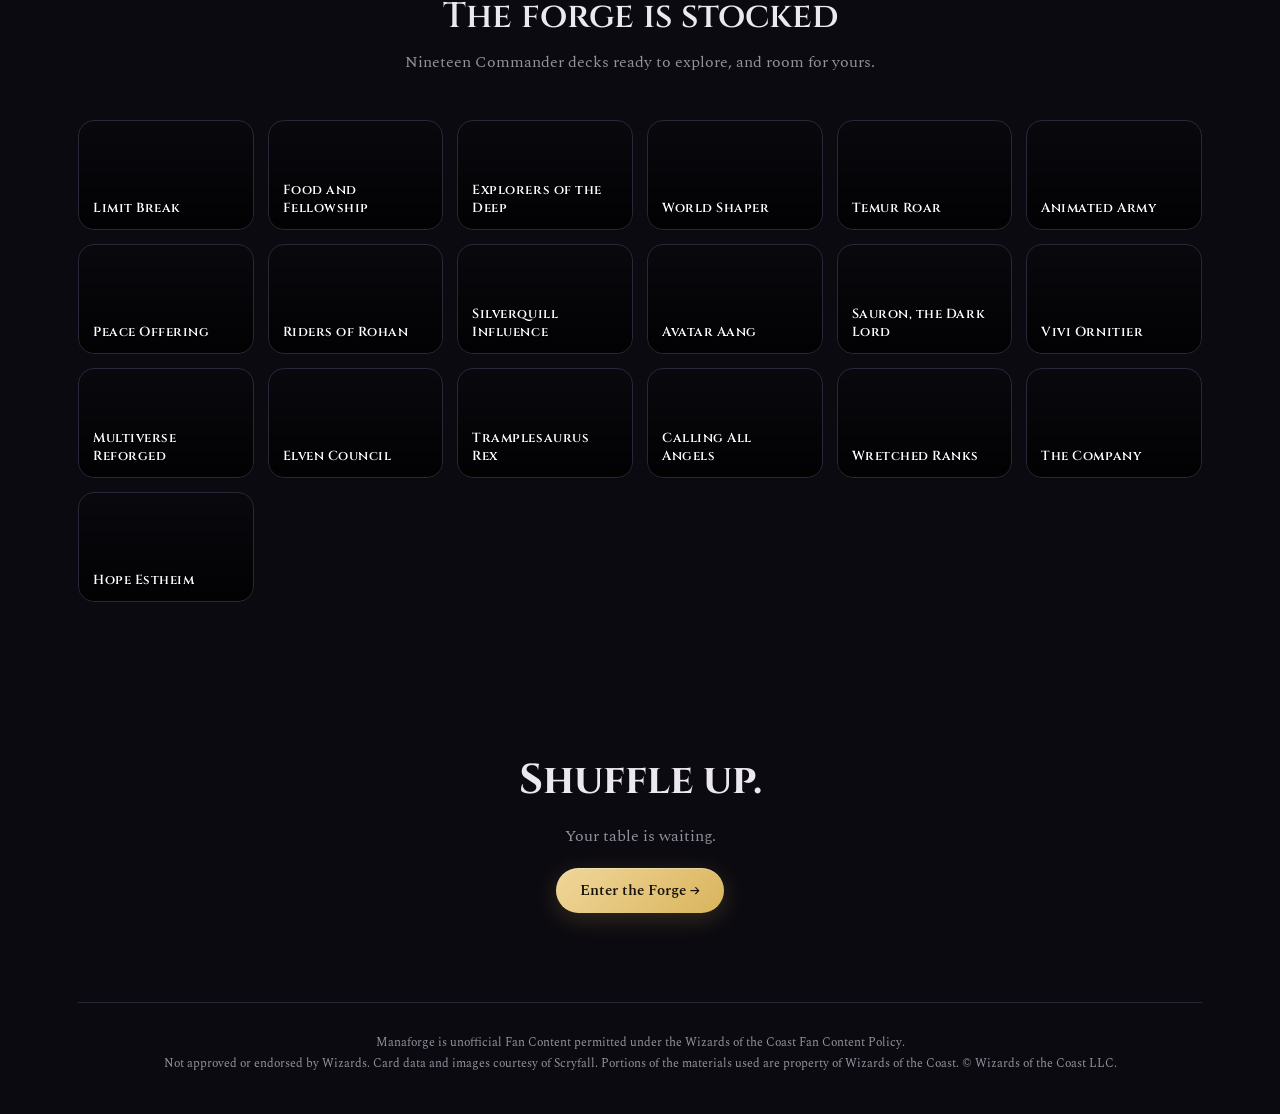
==== commit 460c845e: "Add Hope Estheim deck + guide; goldfish: opponent libraries, oppMill, mill-out win Co-Authored-By: C" ====
--- a/index.html
+++ b/index.html
@@ -169,7 +169,7 @@
   <section>
     <div class="sechead reveal">
       <h2>The forge is stocked</h2>
-      <p>Eighteen Commander decks ready to explore, and room for yours.</p>
+      <p>Nineteen Commander decks ready to explore, and room for yours.</p>
     </div>
     <div class="decks reveal"><a class="dk" href="app.html#/deck/limit-break" style="background-image:url('https://cards.scryfall.io/art_crop/front/0/7/07b4e4f8-6a31-4533-be51-668ce3ddc84f.jpg?1783906375')"><span>Limit Break</span></a>
 <a class="dk" href="app.html#/deck/food-and-fellowship" style="background-image:url('https://cards.scryfall.io/art_crop/front/3/2/328df403-7428-4b17-bdd1-9759fc0f32d8.jpg?1783916041')"><span>Food and Fellowship</span></a>
@@ -189,6 +189,7 @@
 <a class="dk" href="app.html#/deck/calling-all-angels" style="background-image:url('https://cards.scryfall.io/art_crop/front/8/a/8ae6fc26-cfad-4da8-98d9-49c27c24d293.jpg?1783909085')"><span>Calling All Angels</span></a>
 <a class="dk" href="app.html#/deck/wretched-ranks" style="background-image:url('https://cards.scryfall.io/art_crop/front/4/4/44d7906e-8a89-4644-acb5-46fbe97ab39f.jpg?1783915675')"><span>Wretched Ranks</span></a>
 <a class="dk" href="app.html#/deck/the-company" style="background-image:url('https://cards.scryfall.io/art_crop/front/7/7/773813a8-723f-4c26-9e0a-a01b2faada98.jpg?1784377196')"><span>The Company</span></a>
+<a class="dk" href="app.html#/deck/hope-estheim" style="background-image:url('https://cards.scryfall.io/art_crop/front/f/b/fbdb68cc-5516-481a-94c5-59f6c69b8a17.jpg?1783906569')"><span>Hope Estheim</span></a>
 </div>
   </section>
 
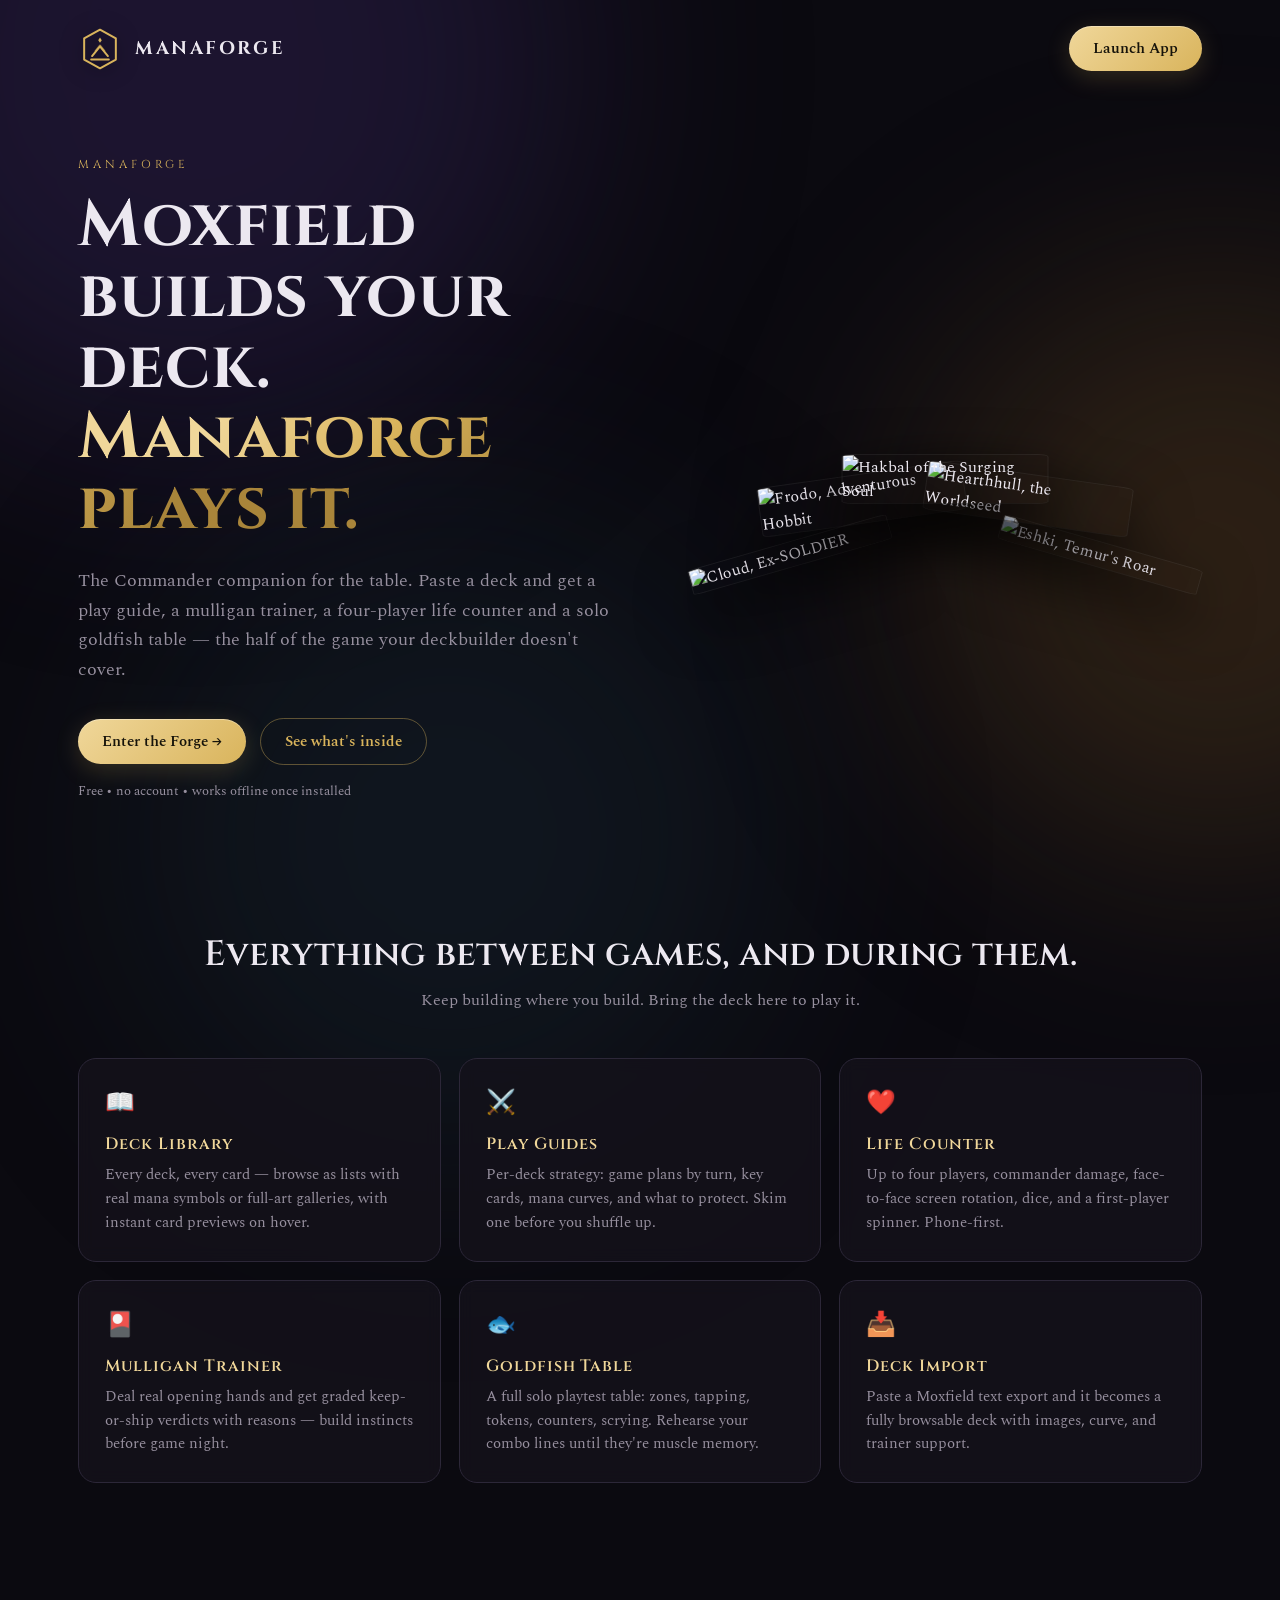
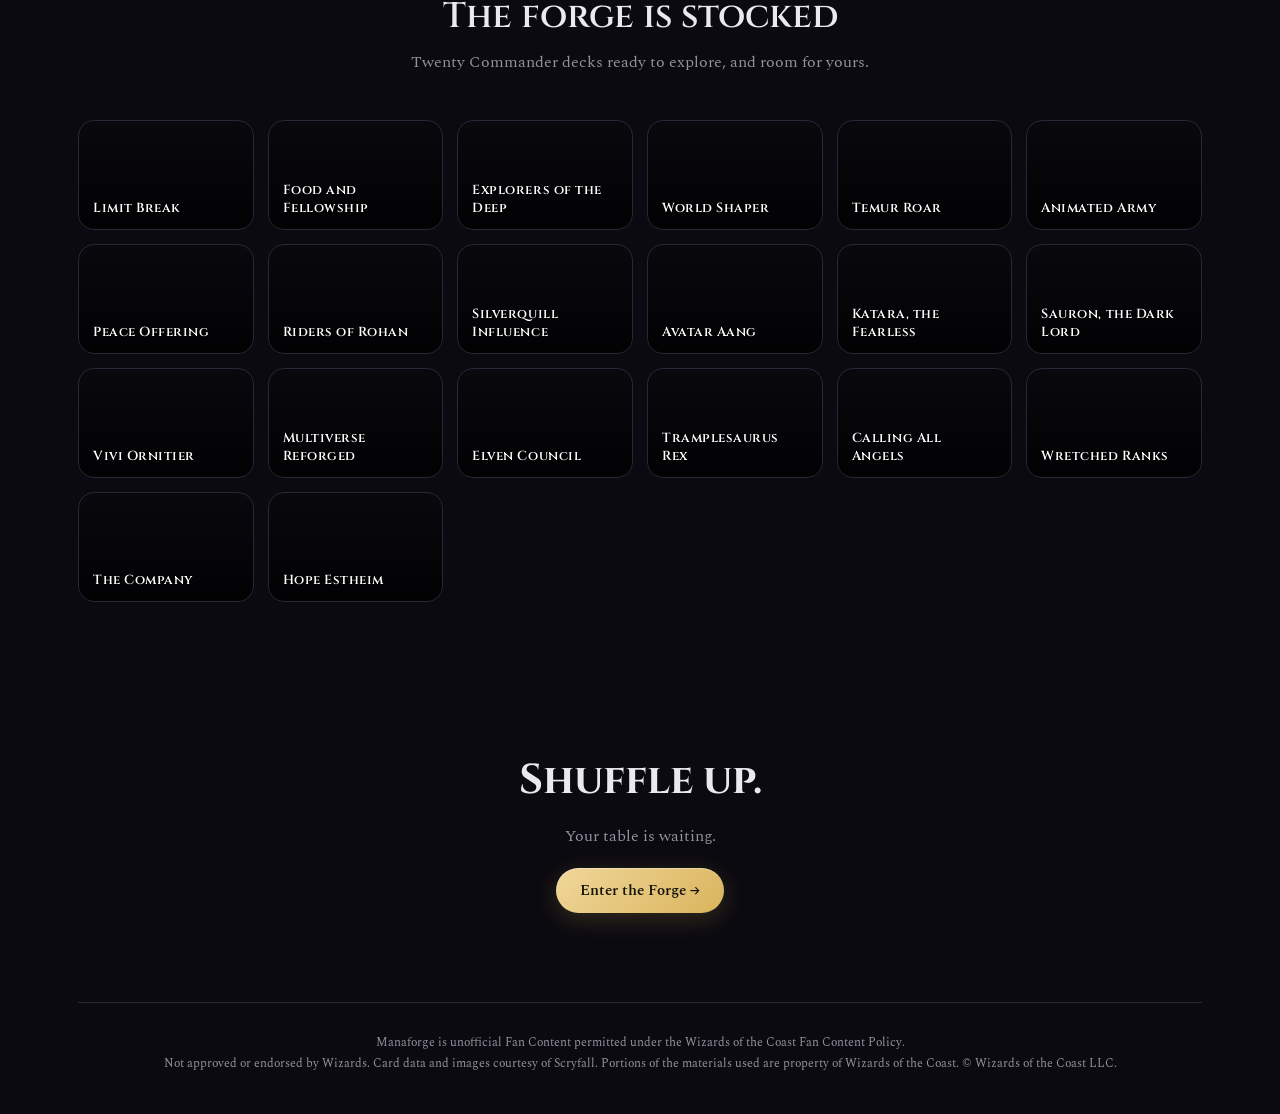
==== commit f7c18df5: "Add Katara, the Fearless (Bant Allies) + goldfish trigger doubling, airbend recasts for {2}, flicker" ====
--- a/index.html
+++ b/index.html
@@ -169,7 +169,7 @@
   <section>
     <div class="sechead reveal">
       <h2>The forge is stocked</h2>
-      <p>Nineteen Commander decks ready to explore, and room for yours.</p>
+      <p>Twenty Commander decks ready to explore, and room for yours.</p>
     </div>
     <div class="decks reveal"><a class="dk" href="app.html#/deck/limit-break" style="background-image:url('https://cards.scryfall.io/art_crop/front/0/7/07b4e4f8-6a31-4533-be51-668ce3ddc84f.jpg?1783906375')"><span>Limit Break</span></a>
 <a class="dk" href="app.html#/deck/food-and-fellowship" style="background-image:url('https://cards.scryfall.io/art_crop/front/3/2/328df403-7428-4b17-bdd1-9759fc0f32d8.jpg?1783916041')"><span>Food and Fellowship</span></a>
@@ -181,6 +181,7 @@
 <a class="dk" href="app.html#/deck/riders-of-rohan" style="background-image:url('https://cards.scryfall.io/art_crop/front/d/d/dd4a00ff-2206-4e12-a0ab-61ed82c9e6c5.jpg?1783916039')"><span>Riders of Rohan</span></a>
 <a class="dk" href="app.html#/deck/silverquill-influence" style="background-image:url('https://cards.scryfall.io/art_crop/front/7/6/76b6c35a-bb92-4ad3-8f85-88b9bafc6266.jpg?1783903867')"><span>Silverquill Influence</span></a>
 <a class="dk" href="app.html#/deck/avatar-aang" style="background-image:url('https://cards.scryfall.io/art_crop/front/2/5/257928ba-27ae-4a11-ae41-76dfcd626ed4.jpg?1783904902')"><span>Avatar Aang</span></a>
+<a class="dk" href="app.html#/deck/katara-fearless" style="background-image:url('https://cards.scryfall.io/art_crop/front/b/0/b0a18f8b-7364-4375-b2e1-e2f15978517f.jpg?1783904926')"><span>Katara, the Fearless</span></a>
 <a class="dk" href="app.html#/deck/sauron-dark-lord" style="background-image:url('https://cards.scryfall.io/art_crop/front/0/3/034e0929-b2c7-4b5f-94f2-8eaf4fb1a2a1.jpg?1783916249')"><span>Sauron, the Dark Lord</span></a>
 <a class="dk" href="app.html#/deck/vivi-ornitier" style="background-image:url('https://cards.scryfall.io/art_crop/front/e/c/ecc1027a-8c07-44a0-bdde-fa2844cff694.jpg?1783906561')"><span>Vivi Ornitier</span></a>
 <a class="dk" href="app.html#/deck/multiverse-reforged" style="background-image:url('https://cards.scryfall.io/art_crop/front/5/5/55cd03d9-2535-4cf3-a8b2-1418e1190f4a.jpg?1789644316')"><span>Multiverse Reforged</span></a>
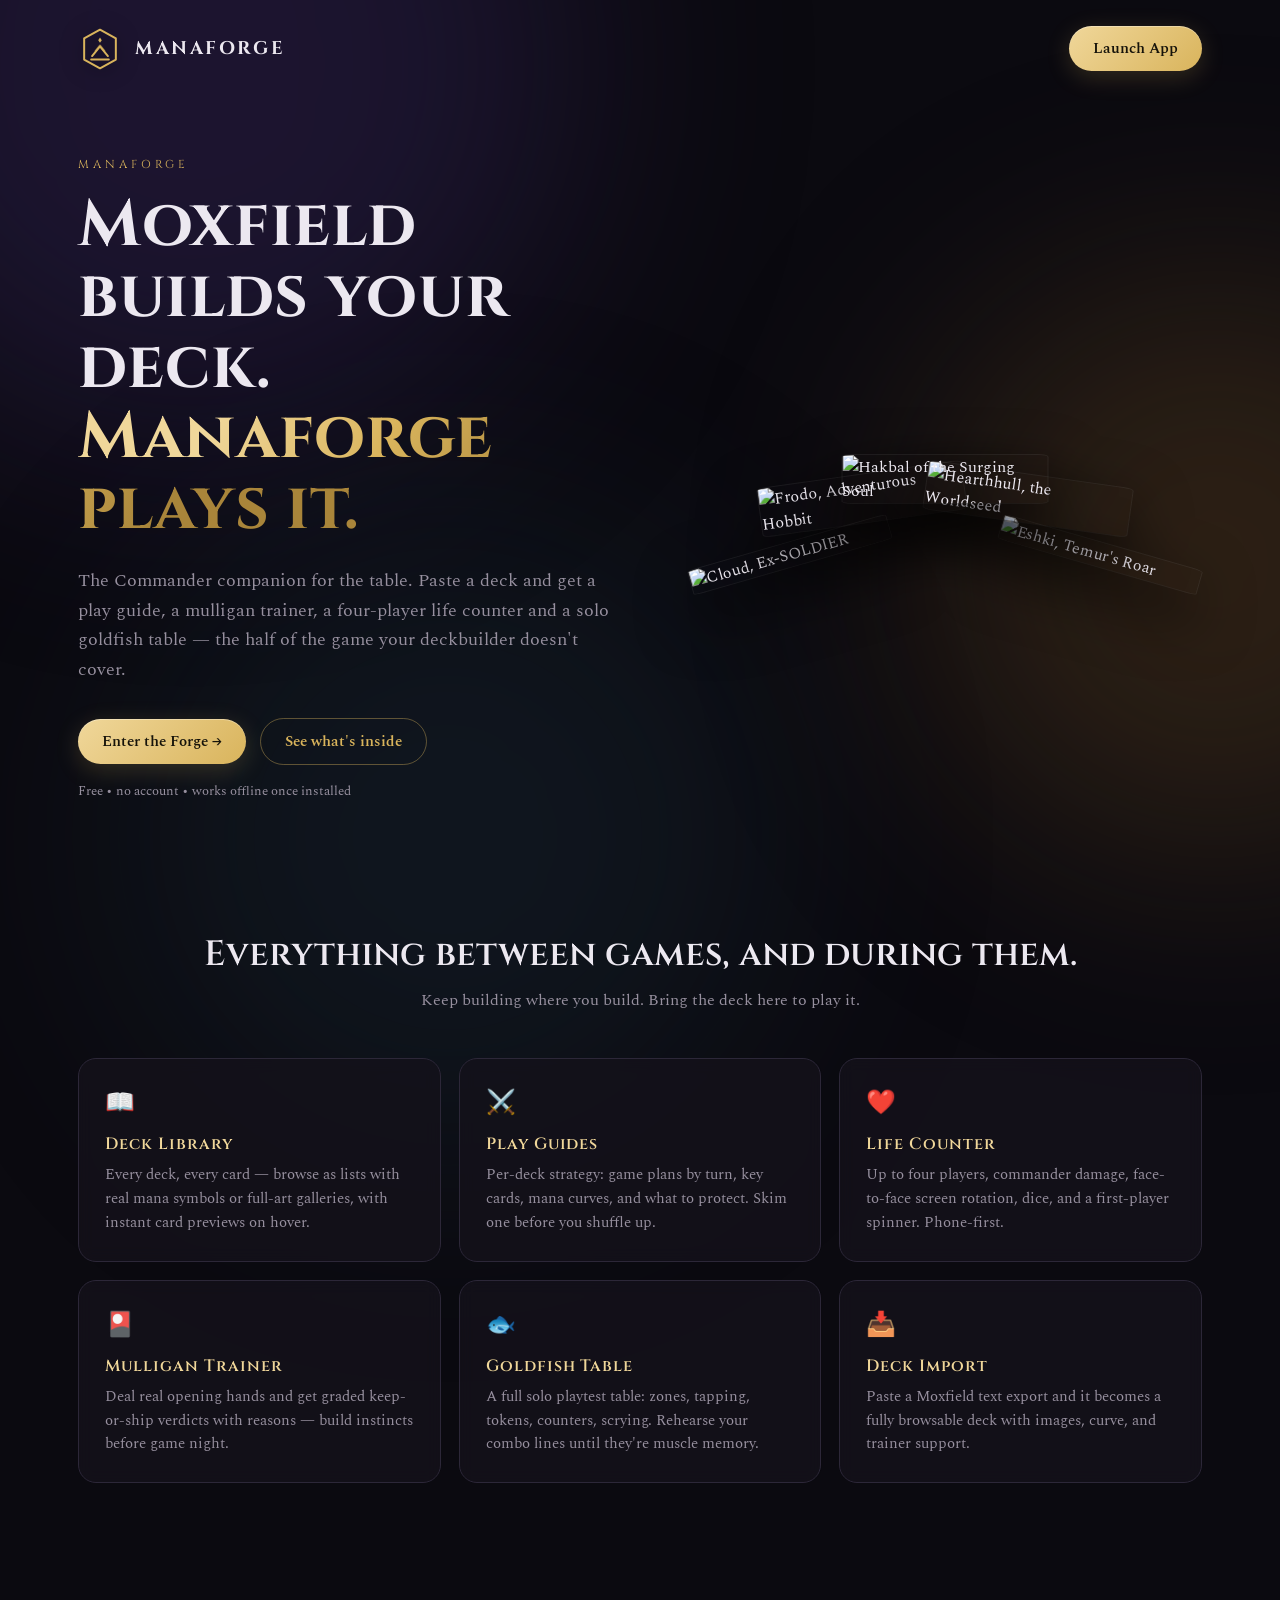
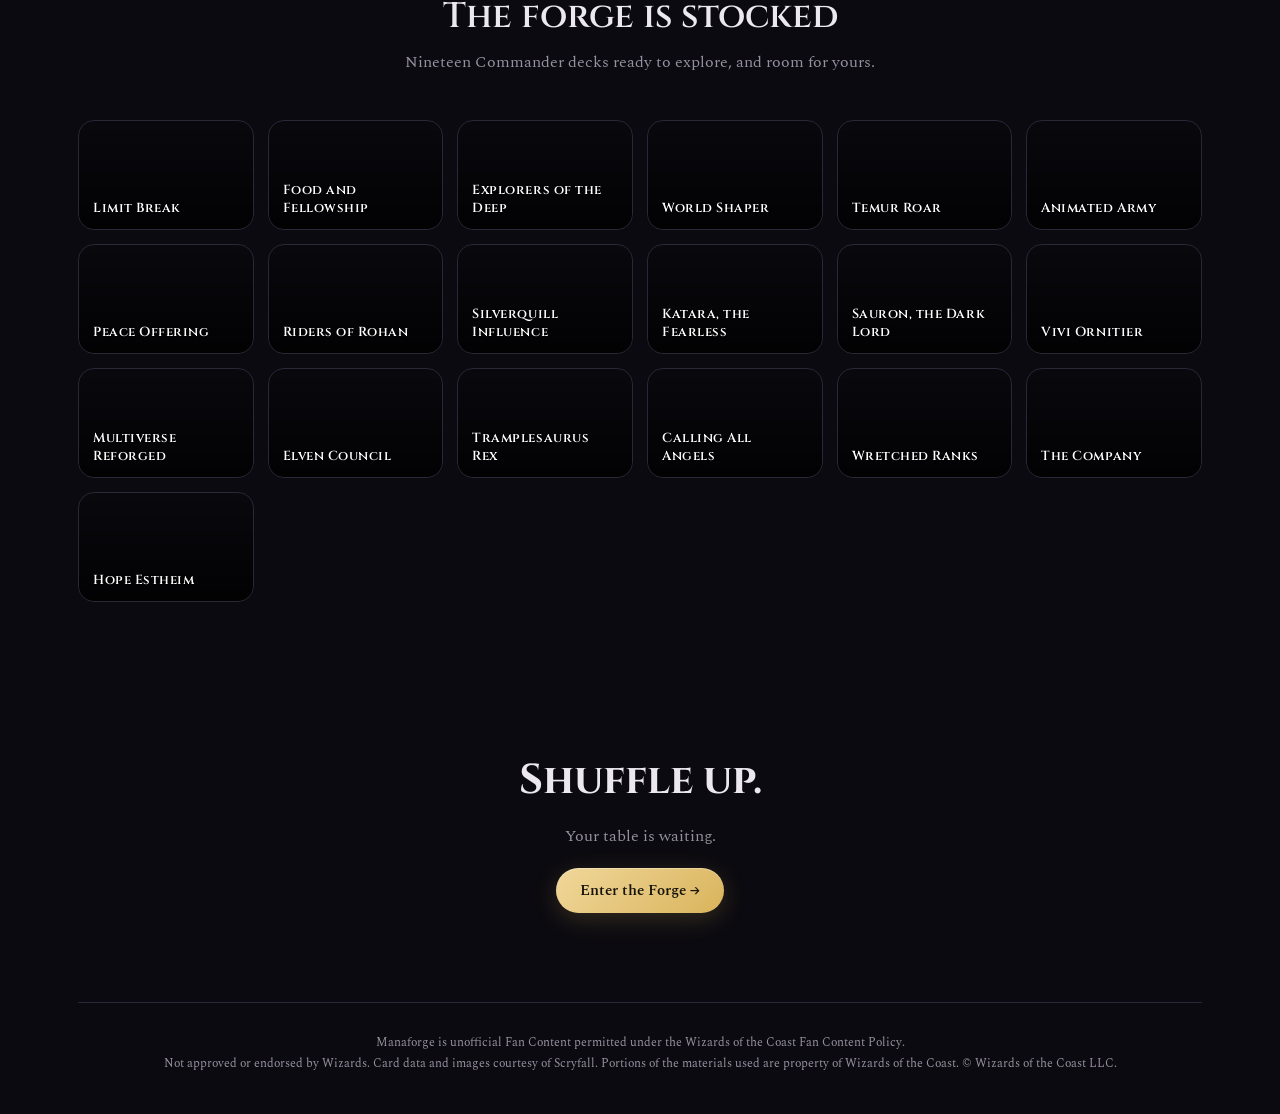
==== commit 18c04dbd: "Katara, the Fearless built and sleeved; Avatar Aang torn down and removed from the app Co-Authored-B" ====
--- a/index.html
+++ b/index.html
@@ -169,7 +169,7 @@
   <section>
     <div class="sechead reveal">
       <h2>The forge is stocked</h2>
-      <p>Twenty Commander decks ready to explore, and room for yours.</p>
+      <p>Nineteen Commander decks ready to explore, and room for yours.</p>
     </div>
     <div class="decks reveal"><a class="dk" href="app.html#/deck/limit-break" style="background-image:url('https://cards.scryfall.io/art_crop/front/0/7/07b4e4f8-6a31-4533-be51-668ce3ddc84f.jpg?1783906375')"><span>Limit Break</span></a>
 <a class="dk" href="app.html#/deck/food-and-fellowship" style="background-image:url('https://cards.scryfall.io/art_crop/front/3/2/328df403-7428-4b17-bdd1-9759fc0f32d8.jpg?1783916041')"><span>Food and Fellowship</span></a>
@@ -180,7 +180,6 @@
 <a class="dk" href="app.html#/deck/peace-offering" style="background-image:url('https://cards.scryfall.io/art_crop/front/4/2/42bbedc1-6b83-46b4-8b3b-a4e05ce77d87.jpg?1783910739')"><span>Peace Offering</span></a>
 <a class="dk" href="app.html#/deck/riders-of-rohan" style="background-image:url('https://cards.scryfall.io/art_crop/front/d/d/dd4a00ff-2206-4e12-a0ab-61ed82c9e6c5.jpg?1783916039')"><span>Riders of Rohan</span></a>
 <a class="dk" href="app.html#/deck/silverquill-influence" style="background-image:url('https://cards.scryfall.io/art_crop/front/7/6/76b6c35a-bb92-4ad3-8f85-88b9bafc6266.jpg?1783903867')"><span>Silverquill Influence</span></a>
-<a class="dk" href="app.html#/deck/avatar-aang" style="background-image:url('https://cards.scryfall.io/art_crop/front/2/5/257928ba-27ae-4a11-ae41-76dfcd626ed4.jpg?1783904902')"><span>Avatar Aang</span></a>
 <a class="dk" href="app.html#/deck/katara-fearless" style="background-image:url('https://cards.scryfall.io/art_crop/front/b/0/b0a18f8b-7364-4375-b2e1-e2f15978517f.jpg?1783904926')"><span>Katara, the Fearless</span></a>
 <a class="dk" href="app.html#/deck/sauron-dark-lord" style="background-image:url('https://cards.scryfall.io/art_crop/front/0/3/034e0929-b2c7-4b5f-94f2-8eaf4fb1a2a1.jpg?1783916249')"><span>Sauron, the Dark Lord</span></a>
 <a class="dk" href="app.html#/deck/vivi-ornitier" style="background-image:url('https://cards.scryfall.io/art_crop/front/e/c/ecc1027a-8c07-44a0-bdde-fa2844cff694.jpg?1783906561')"><span>Vivi Ornitier</span></a>
